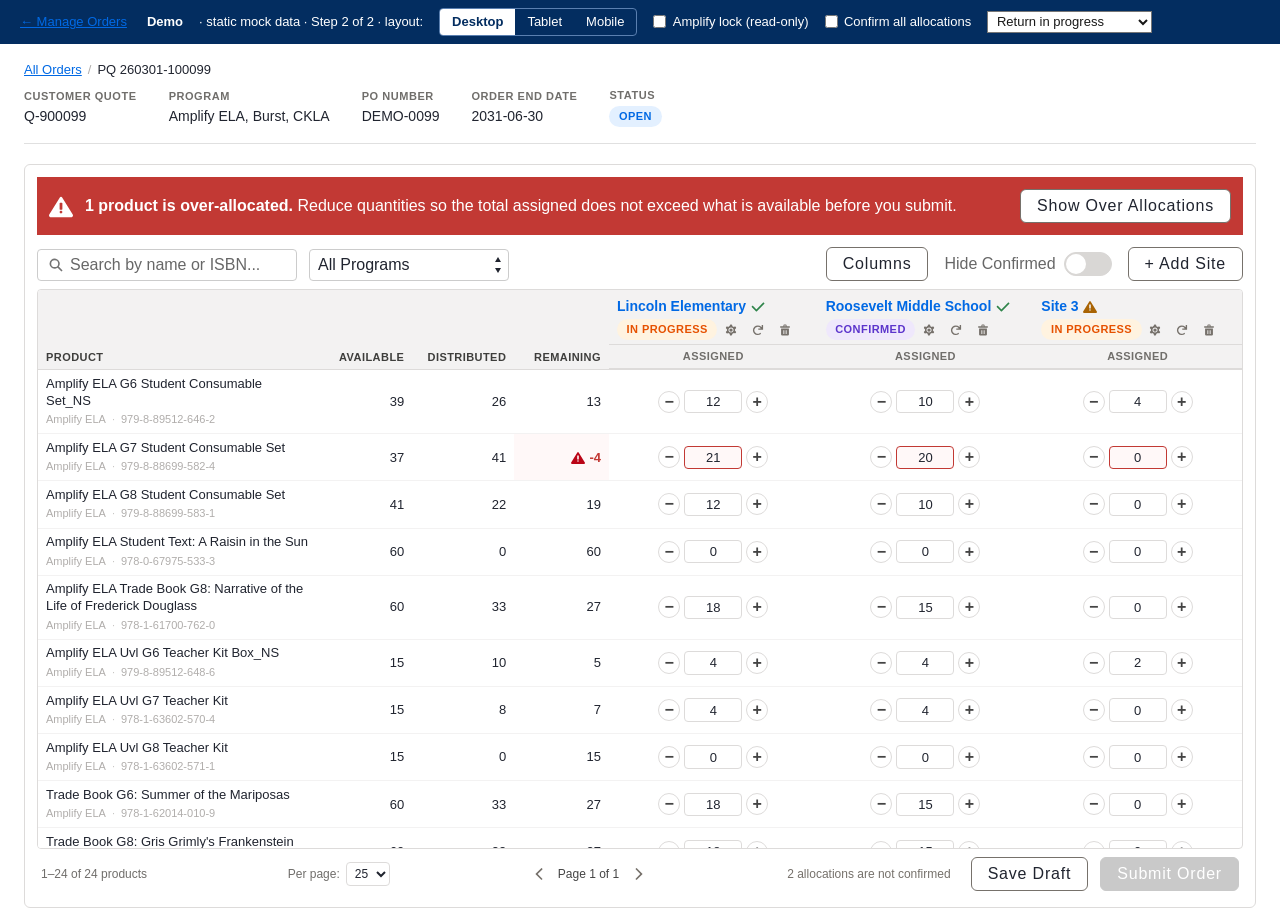
==== manager.html @ 6f18ba60 "Order Allocation Manager interactive demo Static click-through demo: Manage Orders (Card/Table) lead" ====
<!DOCTYPE html>
<html lang="en">
<head>
<meta charset="UTF-8">
<link rel="icon" href="data:,">
<title>Allocation Manager — Order Allocation Manager demo</title>
<!-- Site stylesheets, downloaded from the Amplify Customer Portal LWR site (see assets/site-styles) -->
<link rel="stylesheet" href="assets/site-styles/salesforce-lightning-design-system.min.css">
<link rel="stylesheet" href="assets/site-styles/dxp-site-spacing-styling-hooks.min.css">
<link rel="stylesheet" href="assets/site-styles/dxp-styling-hooks.min.css">
<link rel="stylesheet" href="assets/site-styles/site-theme.css"><!-- runtime branding variables the live site injects -->
<link rel="stylesheet" href="assets/site-styles/dxp-slds-extensions.min.css">
<style>
/* ===== Component CSS (copied verbatim from orderAllocationManager.css at build time) ===== */
/* ============================================================
   Container
   ============================================================ */
.oam-container {
    padding: var(--dxp-g-spacing-medium) var(--dxp-g-spacing-large);
    font-family: var(--dxp-g-root-font-family);
    color: var(--dxp-g-root-contrast);
}

.oam-page-header {
    margin-bottom: 1.25rem;
    padding-bottom: 1rem;
    border-bottom: 1px solid #e0e0e0;
}


/* ============================================================
   BSO List — Program Groups
   ============================================================ */
.program-group {
    border: 1px solid #dddbda;
    border-radius: 6px;
    overflow: hidden;
}

.program-group-header {
    display: flex;
    align-items: center;
    gap: 0.5rem;
    padding: 0.75rem 1rem;
    background: #f3f2f2;
    cursor: pointer;
    user-select: none;
    border-bottom: 1px solid #dddbda;
}

.program-group-header:hover {
    background: #eae8e8;
}

.program-name {
    flex: 1;
    font-weight: 600;
    font-size: 0.9375rem;
    color: var(--dxp-g-root-contrast);
}

.order-count {
    font-size: 0.75rem;
    color: #706e6b;
}

.chevron-icon {
    flex-shrink: 0;
}


/* ============================================================
   BSO List — Order Rows
   ============================================================ */
.bso-row {
    display: flex;
    align-items: center;
    gap: 1.25rem;
    padding: 0.875rem 1rem;
    border-bottom: 1px solid #f3f2f2;
    transition: background 0.1s;
}

.bso-row:last-child {
    border-bottom: none;
}

.bso-row:hover {
    background: #fafaf9;
}

.bso-info {
    flex: 1;
    min-width: 0;
}

.bso-pq-number {
    font-weight: 600;
    font-size: 0.9375rem;
    color: var(--dxp-g-brand);
    margin-bottom: 0.25rem;
}

.bso-meta {
    font-size: 0.75rem;
    color: #706e6b;
    white-space: nowrap;
    overflow: hidden;
    text-overflow: ellipsis;
}

.meta-label {
    font-weight: 600;
    color: #444;
}

.bso-status-area {
    min-width: 110px;
    text-align: center;
    flex-shrink: 0;
}

.bso-actions {
    flex-shrink: 0;
}


/* ============================================================
   Status Badges
   ============================================================ */
.status-badge {
    display: inline-block;
    padding: 0.15rem 0.6rem;
    border-radius: 999px;
    font-size: 0.6875rem;
    font-weight: 700;
    letter-spacing: 0.04em;
    text-transform: uppercase;
    white-space: nowrap;
}

.status-open        { background: #e3f0ff; color: var(--dxp-g-brand); }
.status-draft       { background: #f3f2f2; color: #706e6b; }
.status-submitted   { background: #e8f5e0; color: #2e7d32; }
.status-confirmed   { background: #efe8fc; color: #5c35cc; }
.status-cancelled   { background: #fce8e8; color: var(--dxp-g-destructive); }
.status-in-progress { background: #fff3e0; color: #e65100; }
.status-new         { background: #e3f0ff; color: var(--dxp-g-brand); }
.status-default     { background: #f3f2f2; color: #706e6b; }


/* ============================================================
   Breadcrumb + BSO Summary Bar
   ============================================================ */
.breadcrumb {
    display: flex;
    align-items: center;
    gap: 0.375rem;
    font-size: 0.8125rem;
    color: #706e6b;
}

.breadcrumb-link {
    color: var(--dxp-g-brand);
    cursor: pointer;
    text-decoration: none;
}

.breadcrumb-link:hover {
    text-decoration: underline;
}

.breadcrumb-sep     { color: #b0adab; }
.breadcrumb-current { color: var(--dxp-g-root-contrast); font-weight: 500; }

.bso-summary-bar {
    display: flex;
    gap: var(--dxp-g-spacing-xlarge);
    flex-wrap: wrap;
    align-items: center;
}

.summary-field {
    display: flex;
    flex-direction: column;
    gap: 0.125rem;
}

.summary-label {
    font-size: 0.6875rem;
    text-transform: uppercase;
    letter-spacing: 0.05em;
    color: #706e6b;
    font-weight: 600;
}

.summary-value {
    font-size: 0.875rem;
    color: var(--dxp-g-root-contrast);
    font-weight: 500;
}


/* ============================================================
   Manager Body  (table + drawer side-by-side)
   ============================================================ */
.manager-body {
    display: flex;
    border: 1px solid #dddbda;
    border-radius: 6px;
    overflow: hidden;
    min-height: 400px;
}

.table-section {
    flex: 1;
    min-width: 0;
    padding: 0.75rem;
    display: flex;
    flex-direction: column;
    overflow: hidden;
}


/* ============================================================
   Toolbar
   ============================================================ */
.toolbar {
    display: flex;
    align-items: flex-end;
    justify-content: space-between;
    gap: 0.75rem;
    flex-shrink: 0;
}

.toolbar-left {
    display: flex;
    align-items: flex-end;
    gap: 0.75rem;
    flex: 1;
}

.search-wrapper { width: 260px; }
.filter-wrapper { width: 200px; }


/* ============================================================
   Allocation Table
   ============================================================ */
.table-scroll-container {
    overflow: auto;
    flex: 1;
    border: 1px solid #dddbda;
    border-radius: 4px;
    min-height: 200px;
    max-height: calc(100vh - 340px);
}

.allocation-table {
    width: 100%;
    border-collapse: separate;
    border-spacing: 0;  /* collapsed borders leave a 1px seam in the sticky header where scrolled rows show through */
    table-layout: auto;
}

/* Sticky header */
.allocation-table thead {
    position: sticky;
    top: 0;
    z-index: 10;
}

/* Frozen columns */
.th-freeze-1, .td-freeze-1 {
    position: sticky;
    left: 0;
    z-index: 5;
    background: #fff;
    min-width: 230px;
    max-width: 260px;
}

.th-freeze-2, .td-freeze-2 {
    position: sticky;
    left: 230px;
    z-index: 5;
    background: #fff;
    min-width: 88px;
}

.th-freeze-3, .td-freeze-3 {
    position: sticky;
    left: 318px;
    z-index: 5;
    background: #fff;
    min-width: 88px;
}

.th-freeze-4, .td-freeze-4 {
    position: sticky;
    left: 406px;
    z-index: 5;
    background: #fff;
    min-width: 88px;
}

.allocation-table thead .th-freeze-1,
.allocation-table thead .th-freeze-2,
.allocation-table thead .th-freeze-3,
.allocation-table thead .th-freeze-4 {
    z-index: 11;
    background: #f3f2f2;
}

/* Column sizing */
.col-product { min-width: 230px; }
.col-isbn    { min-width: 130px; }
.col-number  { min-width: 88px; text-align: right; white-space: nowrap; }
.col-input   { min-width: 130px; }
.col-remaining-header { font-weight: 700; }

/* Header row 1 — site names */
.site-header-row th {
    padding: 0.5rem 0.5rem 0.25rem;
    background: #f3f2f2;
    border-bottom: 1px solid #dddbda;
    font-weight: 600;
    font-size: 0.6875rem;
    text-transform: uppercase;
    letter-spacing: 0.04em;
    color: #3e3e3c;
    vertical-align: bottom;
}

/* Active site column highlight */
.site-th-active {
    background: #eaf4ff !important;
}

/* Header row 2 — "Assigned" label */
.col-label-row th {
    padding: 0.2rem 0.5rem;
    background: #f3f2f2;
    border-bottom: 2px solid #dddbda;
    font-size: 0.6875rem;
    color: #706e6b;
    text-transform: uppercase;
    letter-spacing: 0.04em;
    text-align: center;
}

.col-assigned-label {
    text-align: center;
}

/* Product rows */
.product-row td {
    padding: 0.35rem 0.5rem;
    border-bottom: 1px solid #f3f2f2;
    vertical-align: middle;
    font-size: 0.8125rem;
}

.product-row:hover td {
    background: #fafaf9;
}

.product-row:hover .td-freeze-1,
.product-row:hover .td-freeze-2,
.product-row:hover .td-freeze-3,
.product-row:hover .td-freeze-4 {
    background: #fafaf9;
}

.product-name {
    font-weight: 500;
    color: var(--dxp-g-root-contrast);
    line-height: 1.3;
}

.product-meta-row {
    display: flex;
    align-items: center;
    gap: 0.375rem;
    margin-top: 0.1rem;
}

.product-program-label {
    font-size: 0.6875rem;
    color: #b0adab;
}

.product-isbn-inline {
    font-size: 0.6875rem;
    color: #b0adab;
}

.product-isbn-inline::before {
    content: '·';
    margin-right: 0.375rem;
    color: #c9c7c5;
}

/* Remaining column states */
.remaining-error {
    color: var(--dxp-g-destructive) !important;
    font-weight: 700;
    background: #fff8f8;
}

.icon-over-allocated {
    --slds-c-icon-color-foreground: var(--dxp-g-destructive);
    vertical-align: middle;
    margin-right: 0.25rem;
}

.remaining-zero {
    color: #e65100;
    font-weight: 700;
}


/* ============================================================
   Site Column Header Content
   ============================================================ */
.site-header-content {
    display: flex;
    flex-direction: column;
    gap: 0.25rem;
    min-width: 130px;
}

.site-name-row {
    display: flex;
    align-items: center;
    gap: 0.3rem;
}

.site-name-btn {
    background: none;
    border: none;
    cursor: pointer;
    font-size: 0.875rem;
    font-weight: 600;
    color: var(--dxp-g-brand);
    padding: 0;
    text-align: left;
    line-height: 1.2;
}

.site-name-btn:hover {
    text-decoration: underline;
}

.site-controls {
    display: flex;
    align-items: center;
    gap: 0.2rem;
    flex-wrap: wrap;
}

.icon-configured { --slds-c-icon-color-foreground: #2e7d32; }
.icon-warning    { --slds-c-icon-color-foreground: #e65100; }


/* ============================================================
   Quantity Input Cells
   ============================================================ */
.input-cell {
    display: flex;
    align-items: center;
    justify-content: center;
    gap: 0.25rem;
}

.qty-btn {
    width: 22px;
    height: 22px;
    border-radius: 50%;
    border: 1px solid #dddbda;
    background: #fff;
    cursor: pointer;
    display: flex;
    align-items: center;
    justify-content: center;
    font-size: 1rem;
    font-weight: 600;
    color: #444;
    line-height: 1;
    padding: 0;
    flex-shrink: 0;
    transition: background 0.1s, border-color 0.1s, color 0.1s;
}

.qty-btn:hover {
    border-color: var(--dxp-g-brand);
    color: var(--dxp-g-brand);
    background: #e8f4ff;
}

.qty-input {
    width: 58px;
    text-align: center;
    border: 1px solid #dddbda;
    border-radius: 4px;
    padding: 0.2rem 0.25rem;
    font-size: 0.8125rem;
    background: #fff;
    transition: border-color 0.1s, box-shadow 0.1s;
}

.qty-input:focus {
    outline: none;
    border-color: var(--dxp-g-brand);
    box-shadow: 0 0 0 2px rgba(1, 105, 228, 0.18);
}

.qty-error {
    border-color: var(--dxp-g-destructive);
    background: #fff8f8;
}

.qty-disabled {
    background: #f3f2f2;
    color: #a8a8a8;
    cursor: not-allowed;
    border-color: #e0e0e0;
}

/* Remove browser number spinners */
.qty-input::-webkit-inner-spin-button,
.qty-input::-webkit-outer-spin-button { -webkit-appearance: none; margin: 0; }
.qty-input[type=number]               { -moz-appearance: textfield; }


/* ============================================================
   Table Footer
   ============================================================ */
.table-footer {
    display: flex;
    align-items: center;
    justify-content: space-between;
    padding: 0.5rem 0.25rem 0.25rem;
    flex-shrink: 0;
}

.product-count {
    font-size: 0.75rem;
    color: #706e6b;
}

.page-size-picker {
    display: flex;
    align-items: center;
    gap: 0.375rem;
}

.page-size-label {
    font-size: 0.75rem;
    color: #706e6b;
    white-space: nowrap;
}

.page-size-select {
    font-size: 0.75rem;
    color: var(--dxp-g-root-contrast);
    border: 1px solid #dddbda;
    border-radius: 4px;
    padding: 0.1rem 0.25rem;
    background: #fff;
    cursor: pointer;
    height: 24px;
}

.page-size-select:focus {
    outline: none;
    border-color: var(--dxp-g-brand);
    box-shadow: 0 0 0 1px var(--dxp-g-brand);
}

.pagination-controls {
    display: flex;
    align-items: center;
    gap: 0.375rem;
}

.page-label {
    font-size: 0.75rem;
    color: #444;
    min-width: 72px;
    text-align: center;
}

.footer-actions {
    display: flex;
    gap: 0.5rem;
}


/* ============================================================
   Right Drawer
   ============================================================ */
.site-drawer {
    width: 0;
    min-width: 0;
    overflow: hidden;
    transition: width 0.25s cubic-bezier(0.4, 0, 0.2, 1),
                min-width 0.25s cubic-bezier(0.4, 0, 0.2, 1);
    border-left: 0 solid #dddbda;
    background: #fafaf9;
    display: flex;
    flex-direction: column;
    flex-shrink: 0;
}

.site-drawer.drawer-open {
    width: 380px;
    min-width: 380px;
    border-left-width: 1px;
}

.drawer-header {
    display: flex;
    align-items: center;
    justify-content: space-between;
    padding: 0.75rem 1rem;
    background: #f3f2f2;
    border-bottom: 1px solid #dddbda;
    flex-shrink: 0;
}

.drawer-title {
    font-weight: 600;
    font-size: 0.9375rem;
    color: var(--dxp-g-root-contrast);
}

.drawer-close-btn {
    background: none;
    border: none;
    cursor: pointer;
    padding: 0.2rem;
    border-radius: 4px;
    display: flex;
    align-items: center;
    color: #706e6b;
}

.drawer-close-btn:hover {
    background: #e0e0e0;
}

.drawer-body {
    padding: 0;
    overflow-y: auto;
    flex: 1;
    display: flex;
    flex-direction: column;
}

.drawer-section {
    padding: 1rem;
    border-bottom: 1px solid #e8e7e7;
    display: flex;
    flex-direction: column;
    gap: 0.75rem;
}

.drawer-section:last-of-type {
    border-bottom: none;
}

.drawer-section-title {
    font-size: 0.8125rem;
    font-weight: 700;
    color: #444;
    text-transform: uppercase;
    letter-spacing: 0.04em;
    margin: 0;
}

.drawer-section-hint {
    font-size: 0.75rem;
    color: #706e6b;
    margin: 0;
    line-height: 1.4;
}

.drawer-field {
    /* spacing handled by drawer-section gap */
}

.address-preview {
    display: flex;
    align-items: flex-start;
    gap: 0.375rem;
    font-size: 0.75rem;
    color: #706e6b;
    background: #f3f2f2;
    padding: 0.5rem 0.625rem;
    border-radius: 4px;
    line-height: 1.5;
}

.drawer-actions {
    display: flex;
    gap: 0.5rem;
    padding: 1rem;
    border-top: 1px solid #e8e7e7;
    background: #fafaf9;
    flex-shrink: 0;
}


/* ============================================================
   Submit Confirmation Modal
   ============================================================ */
.modal-backdrop {
    position: fixed;
    inset: 0;
    background: rgba(0, 0, 0, 0.45);
    z-index: 9000;
    display: flex;
    align-items: center;
    justify-content: center;
}

.modal-container {
    background: #fff;
    border-radius: 8px;
    width: 500px;
    max-width: 92vw;
    box-shadow: 0 8px 32px rgba(0, 0, 0, 0.18);
    display: flex;
    flex-direction: column;
    overflow: hidden;
}

.modal-header {
    display: flex;
    align-items: center;
    justify-content: space-between;
    padding: 1rem 1.25rem;
    border-bottom: 1px solid #dddbda;
}

.modal-close-btn {
    background: none;
    border: none;
    cursor: pointer;
    padding: 0.2rem;
    border-radius: 4px;
    display: flex;
    align-items: center;
    color: #706e6b;
}

.modal-close-btn:hover {
    background: #f3f2f2;
}

.modal-body {
    padding: 1.25rem;
}

.preflight-list {
    list-style: none;
    padding: 0;
    margin: 0;
    display: flex;
    flex-direction: column;
    gap: 0.625rem;
}

.preflight-item {
    display: flex;
    align-items: flex-start;
    gap: 0.5rem;
    padding: 0.625rem 0.75rem;
    border-radius: 6px;
    font-size: 0.875rem;
    line-height: 1.4;
}

.preflight-icon { flex-shrink: 0; margin-top: 0.1rem; }

.check-pass { background: #f0faf0; color: #1e6e1e; }
.check-fail { background: #fce8e8; color: var(--dxp-g-destructive); }
.check-warn { background: #fff8e1; color: #c05e00; }

.modal-footer {
    display: flex;
    justify-content: flex-end;
    gap: 0.5rem;
    padding: 0.875rem 1.25rem;
    border-top: 1px solid #dddbda;
    background: #fafaf9;
}


/* ===== Mockup-only scaffolding ===== */
[hidden] { display: none !important; }
body { margin: 0; background: var(--dxp-g-root); color: var(--dxp-g-root-contrast); font-family: var(--dxp-g-root-font-family); }
.mock-bar { display: flex; align-items: center; gap: 1rem; background: #032d60; color: #fff; padding: 0.5rem 1.25rem; font-size: 0.8125rem; }
.mock-bar label { display: inline-flex; align-items: center; gap: 0.4rem; cursor: pointer; }
.mock-bar select { font-size: 0.8125rem; padding: 0.1rem 0.3rem; color: #181818; background: #fff; }
.toolbar-right { display: flex; align-items: center; }
.allocation-table.hide-avail .th-freeze-2, .allocation-table.hide-avail .td-freeze-2,
.allocation-table.hide-dist .th-freeze-3, .allocation-table.hide-dist .td-freeze-3 { display: none; }
.allocation-table.hide-avail .th-freeze-3, .allocation-table.hide-avail .td-freeze-3 { left: 230px; }                       /* Distributed slides left */
.allocation-table.hide-avail .th-freeze-4, .allocation-table.hide-avail .td-freeze-4,
.allocation-table.hide-dist  .th-freeze-4, .allocation-table.hide-dist  .td-freeze-4 { left: 318px; }                       /* Remaining follows whichever is left */
.allocation-table.hide-avail.hide-dist .th-freeze-4, .allocation-table.hide-avail.hide-dist .td-freeze-4 { left: 230px; }
#colMenu .slds-dropdown { min-width: 14rem; padding: .5rem .25rem; }
#colMenu .slds-checkbox { display: flex; padding: .35rem .75rem; }
#colMenu .slds-checkbox_faux { margin-right: .5rem; }
#colMenu .always { font-size: .6875rem; color: #706e6b; margin-left: .35rem; }
.footer-actions { align-items: center; }
/* Site Details drawer sits level with the table header, below the banner and toolbar */
.table-and-drawer { display: flex; align-items: stretch; min-height: 0; }
.table-and-drawer .table-scroll-container { flex: 1; min-width: 0; }
.table-and-drawer .site-drawer { border: 0 solid var(--dxp-g-neutral-1); border-radius: 4px; max-height: calc(100vh - 340px); min-height: 200px; }
.table-and-drawer .site-drawer.drawer-open { margin-left: var(--dxp-g-spacing-small); border-width: 1px; }
.site-drawer .drawer-body { min-height: 0; overflow-y: auto; }
.dev .appbar{padding:var(--dxp-g-spacing-small) var(--dxp-g-spacing-medium);border-bottom:1px solid var(--dxp-g-neutral-1);display:flex;align-items:center;gap:var(--dxp-g-spacing-xsmall);flex-shrink:0}
.dev .appbar .title{font-weight:600;font-size:1rem;flex:1;line-height:1.2}
.dev .appbar .sub{font-size:.6875rem;color:#706e6b;font-weight:400;display:block}
.dev .scroll{flex:1;overflow-y:auto;padding:var(--dxp-g-spacing-small) var(--dxp-g-spacing-medium)}
.dev .footer{border-top:1px solid var(--dxp-g-neutral-1);padding:var(--dxp-g-spacing-small) var(--dxp-g-spacing-medium);background:var(--dxp-g-root);flex-shrink:0}
.dev .footer .hint{font-size:.75rem;color:#706e6b;margin-bottom:var(--dxp-g-spacing-xsmall)}
.dev .footer .row{display:flex;gap:var(--dxp-g-spacing-xsmall)}
.dev .footer .row .slds-button{flex:1;justify-content:center}
.dev .seg{display:flex;border:1px solid var(--dxp-g-neutral-2);border-radius:6px;overflow:hidden;margin-bottom:var(--dxp-g-spacing-small)}
.dev .seg button{flex:1;border:0;background:var(--dxp-g-root);padding:.5rem;font-size:.875rem;color:var(--dxp-g-brand);cursor:pointer}
.dev .seg button.on{background:var(--dxp-g-brand);color:var(--dxp-g-brand-contrast)}
.dev .over{display:flex;align-items:center;gap:.5rem;padding:.5rem .75rem;margin-bottom:var(--dxp-g-spacing-small);border-radius:4px;background:var(--dxp-g-destructive);color:var(--dxp-g-destructive-contrast);font-size:.8125rem}
.dev .over .slds-icon{fill:var(--dxp-g-destructive-contrast)}
.dev .over span{flex:1}
.dev .over .slds-button{padding:0 .6rem;line-height:1.75rem;font-size:.75rem}
.dev .sitepick{position:relative;margin-bottom:var(--dxp-g-spacing-small)}
.dev .pickbtn{width:100%;display:flex;align-items:center;gap:.6rem;min-height:48px;padding:.5rem .75rem;border:1px solid var(--dxp-g-neutral-2);border-radius:6px;background:var(--dxp-g-root);font-size:1rem;color:var(--dxp-g-root-contrast);cursor:pointer;text-align:left}
.dev .pickbtn[aria-expanded=true]{border-color:var(--dxp-g-brand);box-shadow:0 0 0 1px var(--dxp-g-brand)}
.dev .pickbtn .nm{flex:1;font-weight:600;min-width:0;white-space:nowrap;overflow:hidden;text-overflow:ellipsis}
.dev .pickbtn .of{font-size:.75rem;color:#706e6b}
.dev .pickbtn svg{transition:transform .15s}
.dev .pickbtn[aria-expanded=true] svg{transform:rotate(180deg)}
.dev .menu{position:absolute;left:0;right:0;top:calc(100% + 4px);z-index:20;background:var(--dxp-g-root);border:1px solid var(--dxp-g-neutral-2);border-radius:6px;box-shadow:0 4px 14px rgba(0,0,0,.18);max-height:300px;overflow-y:auto}
.dev .msearch{padding:.5rem;border-bottom:1px solid var(--dxp-g-neutral-1);position:sticky;top:0;background:var(--dxp-g-root)}
.dev .mitem{display:flex;align-items:center;gap:.6rem;padding:.65rem .75rem;min-height:48px;border-bottom:1px solid var(--dxp-g-neutral-1);cursor:pointer}
.dev .mitem:last-child{border-bottom:0}
.dev .mitem:active,.dev .mitem.on{background:var(--dxp-g-neutral)}
.dev .mitem .nm{flex:1;font-size:.9375rem;min-width:0}
.dev .mitem .sub{display:block;font-size:.6875rem;color:#706e6b}
.dev .mitem .u{font-size:.75rem;color:#444}
.dev .dot{flex:none;width:.625rem;height:.625rem;border-radius:50%;background:#e65100}
.dev .dot.ok{background:#2e844a}
.dev .sitecard{border:1px solid var(--dxp-g-neutral-1);border-radius:6px;padding:.75rem;margin:.25rem 0 var(--dxp-g-spacing-small);background:var(--dxp-g-neutral)}
.dev .sitecard .name{font-weight:600}
.dev .sitecard .meta{font-size:.75rem;color:#706e6b;margin:.15rem 0 .5rem}
.dev .sitecard .totals{display:flex;gap:1rem;font-size:.75rem;color:#444;margin-top:.5rem}
.dev .badge{display:inline-block;padding:.1rem .55rem;border-radius:999px;font-size:.6875rem;font-weight:700;letter-spacing:.04em;text-transform:uppercase}
.dev .b-prog{background:#fff3e0;color:#e65100}
.dev .b-conf{background:#efe8fc;color:#5c35cc}
.dev .tools{display:flex;gap:.5rem;margin-bottom:var(--dxp-g-spacing-small)}
.dev .tools>*{flex:1}
.dev .prow{display:flex;align-items:center;gap:.75rem;padding:.75rem 0;border-bottom:1px solid var(--dxp-g-neutral-1)}
.dev .prow .info{flex:1;min-width:0}
.dev .prow .pname{font-size:.875rem;font-weight:500;line-height:1.25}
.dev .prow .pmeta{font-size:.6875rem;color:#8a8886;margin-top:.15rem}
.dev .left{font-size:.6875rem;margin-top:.2rem;color:#706e6b}
.dev .left.neg{color:var(--dxp-g-destructive);font-weight:700}
.dev .stepper{display:flex;align-items:center;gap:.25rem;flex-shrink:0}
.dev .stepper button{width:40px;height:40px;border-radius:50%;border:1px solid var(--dxp-g-neutral-2);background:var(--dxp-g-root);font-size:1.25rem;line-height:1;cursor:pointer;color:var(--dxp-g-root-contrast)}
.dev .stepper button:active{background:var(--dxp-g-neutral)}
.dev .stepper input{width:52px;height:40px;text-align:center;border:1px solid var(--dxp-g-neutral-2);border-radius:4px;font-size:1rem}
.dev .stepper input.err{border-color:var(--dxp-g-destructive);background:#fff8f8}
.dev .pcard{border:1px solid var(--dxp-g-neutral-1);border-radius:6px;margin-bottom:.5rem;overflow:hidden}
.dev .pcard.err{border-color:var(--dxp-g-destructive)}
.dev .phead{padding:.75rem;display:flex;align-items:center;gap:.5rem;cursor:pointer}
.dev .phead .info{flex:1;min-width:0}
.dev .bar{height:6px;border-radius:3px;background:var(--dxp-g-neutral-1);margin-top:.4rem;overflow:hidden}
.dev .bar>i{display:block;height:100%;background:var(--dxp-g-brand)}
.dev .bar.err>i{background:var(--dxp-g-destructive)}
.dev .pbody{border-top:1px solid var(--dxp-g-neutral-1);background:var(--dxp-g-neutral);padding:0 .75rem}
.dev .srow{display:flex;align-items:center;gap:.5rem;padding:.6rem 0;border-bottom:1px solid var(--dxp-g-neutral-1)}
.dev .srow:last-child{border-bottom:0}
.dev .srow .sn{flex:1;font-size:.8125rem}
.dev .form .slds-form-element{margin-bottom:var(--dxp-g-spacing-small)}
.dev .sec{font-size:.75rem;font-weight:700;text-transform:uppercase;letter-spacing:.04em;color:#444;margin:var(--dxp-g-spacing-medium) 0 .25rem}
.dev .hintp{font-size:.75rem;color:#706e6b;margin:0 0 .5rem}
.dev .sitecard .slds-button__icon{margin-right:.35rem;width:.875rem;height:.875rem}

/* ---- Device layouts (Tablet / Mobile) ---- */
body.device { background: #e9ecf1; min-height: 100vh; }
#deviceWrap { display: flex; justify-content: center; padding: 1.5rem; }
.dev-frame { border: 10px solid #1b1b1b; background: var(--dxp-g-root); overflow: hidden; position: relative; box-shadow: 0 8px 24px rgba(0,0,0,.2); }
.dev-frame.mobile, .dev-frame.tablet { box-sizing: content-box; }
.dev-frame.mobile { border-width: 12px; border-radius: 40px; }
.dev-frame.mobile.portrait  { width: 390px;  height: 844px; }     /* iPhone 14-class base frame */
.dev-frame.mobile.landscape { width: 844px;  height: 390px; }
.dev-frame.tablet { border-width: 14px; border-radius: 38px; }   /* iPad Pro 11": screen area below, bezel = border */
.dev-frame.tablet.portrait  { width: 834px;  height: 1194px; }
.dev-frame.tablet.landscape { width: 1194px; height: 834px; }
.dev-frame.tablet .dev { border-radius: 22px; overflow: hidden; }
.dev-frame.tablet.landscape .dev .rail { width: 280px; }
.dev-frame.mobile.landscape .dev .rail { width: 210px; }
.dev-frame.mobile.landscape .dev .appbar { padding: .3rem var(--dxp-g-spacing-small); }
.dev-frame.mobile.landscape .dev .footer { display: flex; align-items: center; gap: .75rem; padding: .4rem var(--dxp-g-spacing-small); }
.dev-frame.mobile.landscape .dev .footer .hint { margin: 0; flex: 1; }
.dev-frame.mobile.landscape .dev .footer .row { flex: none; width: 330px; }
.dev-frame.mobile.landscape .dev .sitecard { padding: .5rem .75rem; margin-bottom: .5rem; }
.dev-frame.mobile.landscape .dev .sitecard { display: flex; flex-wrap: wrap; align-items: center; gap: .25rem .75rem; }
.dev-frame.mobile.landscape .dev .sitecard > div:first-child { flex: 1; }
.dev-frame.mobile.landscape .dev .sitecard .meta { display: none; }                 /* address/contact live in Site Details */
.dev-frame.mobile.landscape .dev .sitecard .slds-button { line-height: 1.75rem; padding: 0 .6rem; order: 2; }
.dev-frame.mobile.landscape .dev .sitecard .totals { order: 3; width: 100%; margin-top: 0; }
.dev-frame.mobile.landscape .dev .tablet-tools .slds-input, .dev-frame.mobile.landscape .dev .tablet-tools .slds-select { height: 1.75rem; line-height: 1.75rem; }
.dev-frame.mobile.landscape .dev .tablet-tools { margin-bottom: .35rem; }
.dev-frame.mobile.landscape .dev .scroll { padding-top: .35rem; padding-bottom: .35rem; }
.dev-frame.mobile.landscape .dev .over, .dev-frame.mobile.landscape .dev .lockb { padding: .3rem .6rem; margin-bottom: .35rem; }
.dev-frame.mobile.landscape .dev .tgrid { grid-template-columns: 1fr 56px 56px 150px; }
.dev-frame.mobile.landscape .dev .stepper button { width: 36px; height: 36px; }
.dev-frame.mobile.landscape .dev .stepper input { height: 36px; width: 46px; }
.dev-frame.tablet.landscape .dev-sheet-w, .dev-frame.tablet.landscape .dev .sheet { width: 420px; }
.dev { display: flex; flex-direction: column; height: 100%; position: relative; }
.dev .lockb { display: flex; align-items: center; gap: .5rem; padding: .5rem .75rem; margin-bottom: var(--dxp-g-spacing-small); border-radius: 4px; background: var(--dxp-g-warning); color: var(--dxp-g-warning-contrast); font-size: .8125rem; }
.dev .sheet { position: absolute; inset: 0; background: var(--dxp-g-root); display: flex; flex-direction: column; z-index: 30; }
.dev-frame.tablet .dev .sheet, .dev-frame.mobile.landscape .dev .sheet { left: auto; width: 380px; box-shadow: -6px 0 18px rgba(0,0,0,.25); }
.dev .scrim { position: absolute; inset: 0; background: rgba(0,0,0,.35); z-index: 25; }
.dev .split { display: flex; flex: 1; min-height: 0; }
.dev .rail { width: 240px; flex: none; border-right: 1px solid var(--dxp-g-neutral-1); background: var(--dxp-g-neutral); overflow-y: auto; display: flex; flex-direction: column; }
.dev .rail .rh { padding: .75rem var(--dxp-g-spacing-medium) .25rem; font-size: .6875rem; font-weight: 700; text-transform: uppercase; letter-spacing: .05em; color: #706e6b; }
.dev .ritem { display: flex; align-items: center; gap: .6rem; padding: .7rem var(--dxp-g-spacing-medium); border-left: 4px solid transparent; cursor: pointer; border-bottom: 1px solid var(--dxp-g-neutral-1); }
.dev .ritem.on { background: var(--dxp-g-root); border-left-color: var(--dxp-g-brand); }
.dev .ritem .nm { flex: 1; min-width: 0; font-size: .875rem; font-weight: 500; }
.dev .ritem .sub { display: block; font-size: .6875rem; color: #706e6b; font-weight: 400; }
.dev .ritem .u { font-size: .75rem; color: #444; }
.dev .radd { margin: var(--dxp-g-spacing-small) var(--dxp-g-spacing-medium); }
.dev .pane { flex: 1; min-width: 0; display: flex; flex-direction: column; }
.dev .tgrid { display: grid; grid-template-columns: 1fr 72px 72px 176px; gap: .75rem; align-items: center; }
.dev .thead { font-size: .6875rem; font-weight: 700; text-transform: uppercase; letter-spacing: .04em; color: #706e6b; padding: .4rem 0; border-bottom: 2px solid var(--dxp-g-neutral-1); }
.dev .trow { padding: .6rem 0; border-bottom: 1px solid var(--dxp-g-neutral-1); }
.dev .trow .pname { font-size: .875rem; font-weight: 500; line-height: 1.25; }
.dev .trow .pmeta { font-size: .6875rem; color: #8a8886; margin-top: .15rem; }
.dev .trow .num { text-align: right; font-size: .875rem; }
.dev .trow .num.neg { color: var(--dxp-g-destructive); font-weight: 700; }
.dev .stepper button:disabled, .dev .stepper input:disabled { opacity: .45; cursor: not-allowed; background: var(--dxp-g-neutral); }
.dev .tablet-tools { display: flex; gap: .5rem; margin-bottom: var(--dxp-g-spacing-small); } .dev .tablet-tools > * { flex: 1; }
.demo-link { color: #fff; text-decoration: underline; margin-right: .25rem; }
.mock-seg { display: inline-flex; border: 1px solid #5a7fb0; border-radius: 4px; overflow: hidden; }
.mock-seg button { background: transparent; color: #fff; border: 0; padding: .2rem .75rem; font-size: .8125rem; cursor: pointer; }
.mock-seg button.on { background: #fff; color: #032d60; font-weight: 600; }

#overBanner .slds-icon { fill: var(--dxp-g-destructive-contrast); }  /* site CSS turns icons in scoped notifications grey */
.search-wrapper .slds-form-element { margin-bottom: 0; }  /* site CSS gives form elements 16px bottom margin */
.filter-wrapper .slds-select_container { display: block; }
.icon-over-allocated { margin-right: var(--dxp-g-spacing-xxsmall); vertical-align: middle; display: inline-flex; }
.site-name-row svg, .site-controls svg { vertical-align: middle; }
</style>
</head>
<body>
<svg aria-hidden="true" style="display:none" xmlns="http://www.w3.org/2000/svg">
<symbol viewBox="0 0 520 520"  id="u-warning" xmlns="http://www.w3.org/2000/svg"><path d="M514 425L285 55a28 28 0 00-50 0L6 425c-14 23 0 55 25 55h458c25 0 40-32 25-55m-254-25c-17 0-30-13-30-30s13-30 30-30 30 13 30 30-13 30-30 30m30-90c0 6-4 10-10 10h-40c-6 0-10-4-10-10V180c0-6 4-10 10-10h40c6 0 10 4 10 10z"/></symbol>
<symbol viewBox="0 0 520 520"  id="u-check" xmlns="http://www.w3.org/2000/svg"><path d="M191 425L26 259c-6-6-6-16 0-22l22-22c6-6 16-6 22 0l124 125a10 10 0 0015 0L452 95c6-6 16-6 22 0l22 22c6 6 6 16 0 22L213 425c-6 7-16 7-22 0"/></symbol>
<symbol viewBox="0 0 520 520"  id="u-settings" xmlns="http://www.w3.org/2000/svg"><path d="M261 191c-39 0-70 31-70 70s31 70 70 70 70-31 70-70-31-70-70-70m210 133l-37-31a195 195 0 000-68l37-31c12-10 16-28 8-42l-16-28a34 34 0 00-40-14l-46 17a168 168 0 00-59-34l-8-47c-3-16-17-25-33-25h-32c-16 0-30 9-33 25l-8 46a180 180 0 00-60 34l-46-17-11-2c-12 0-23 6-29 16l-16 28c-8 14-5 32 8 42l37 31a195 195 0 000 68l-37 31a34 34 0 00-8 42l16 28a34 34 0 0040 14l46-17c18 16 38 27 59 34l8 48a33 33 0 0033 27h32c16 0 30-12 33-28l8-48a170 170 0 0062-37l43 17 12 2c12 0 23-6 29-16l15-26c9-11 5-29-7-39m-210 47c-61 0-110-49-110-110s49-110 110-110 110 49 110 110-49 110-110 110"/></symbol>
<symbol viewBox="0 0 520 520"  id="u-refresh" xmlns="http://www.w3.org/2000/svg"><path d="M465 40h-30c-8 0-15 7-15 15v70c0 9-5 13-12 7l-10-10a210 210 0 10-12 309c7-6 7-16 1-22l-21-21c-5-5-14-6-20-1a152 152 0 01-172 14 152 152 0 0177-281 150 150 0 01118 58c3 8-4 12-13 12h-70c-8 0-15 7-15 15v31c0 8 6 14 14 14h183c7 0 13-6 13-13V55c-1-8-8-15-16-15"/></symbol>
<symbol  viewBox="0 0 52 52" id="u-delete" xmlns="http://www.w3.org/2000/svg"><path d="M45.5 10H33V6a4 4 0 00-4-4h-6a4 4 0 00-4 4v4H6.5c-.8 0-1.5.7-1.5 1.5v3c0 .8.7 1.5 1.5 1.5h39c.8 0 1.5-.7 1.5-1.5v-3c0-.8-.7-1.5-1.5-1.5M23 7c0-.6.4-1 1-1h4c.6 0 1 .4 1 1v3h-6zm18.5 13h-31c-.8 0-1.5.7-1.5 1.5V45a5 5 0 005 5h24a5 5 0 005-5V21.5c0-.8-.7-1.5-1.5-1.5M23 42c0 .6-.4 1-1 1h-2c-.6 0-1-.4-1-1V28c0-.6.4-1 1-1h2c.6 0 1 .4 1 1zm10 0c0 .6-.4 1-1 1h-2c-.6 0-1-.4-1-1V28c0-.6.4-1 1-1h2c.6 0 1 .4 1 1z"/></symbol>
<symbol viewBox="0 0 520 520"  id="u-close" xmlns="http://www.w3.org/2000/svg"><path d="M310 254l130-131c6-6 6-15 0-21l-20-21c-6-6-15-6-21 0L268 212a10 10 0 01-14 0L123 80c-6-6-15-6-21 0l-21 21c-6 6-6 15 0 21l131 131c4 4 4 10 0 14L80 399c-6 6-6 15 0 21l21 21c6 6 15 6 21 0l131-131a10 10 0 0114 0l131 131c6 6 15 6 21 0l21-21c6-6 6-15 0-21L310 268a10 10 0 010-14"/></symbol>
<symbol viewBox="0 0 520 520"  id="u-search" xmlns="http://www.w3.org/2000/svg"><path d="M496 453L362 320a189 189 0 10-340-92 190 190 0 00298 135l133 133a14 14 0 0021 0l21-21a17 17 0 001-22M210 338a129 129 0 11130-130 129 129 0 01-130 130"/></symbol>
<symbol viewBox="0 0 520 520"  id="u-chevronleft" xmlns="http://www.w3.org/2000/svg"><path d="M342 477L134 272c-6-6-6-16 0-22L342 45c6-6 16-6 22 0l22 22c6 6 6 16 0 22L221 250c-6 6-6 16 0 22l163 161c6 6 6 16 0 22l-22 22c-5 5-14 5-20 0"/></symbol>
<symbol viewBox="0 0 520 520"  id="u-chevronright" xmlns="http://www.w3.org/2000/svg"><path d="M179 44l207 205c6 6 6 16 0 22L179 476c-6 6-16 6-22 0l-22-22c-6-6-6-16 0-22l163-161c6-6 6-16 0-22L136 88c-6-6-6-16 0-22l22-22c6-5 15-5 21 0"/></symbol>
<symbol viewBox="0 0 520 520"  id="u-lock" xmlns="http://www.w3.org/2000/svg"><path d="M110 190h40c6 0 10-3 10-9v-1A100 100 0 01267 80c53 4 93 50 93 104v-3c0 6 4 9 10 9h40c6 0 10-3 10-9v-1A160 160 0 00252 20c-85 4-150 76-152 161 1 5 5 9 10 9m-10-9v4zm360 89a40 40 0 00-40-40H100a40 40 0 00-40 40v190a40 40 0 0040 40h320a40 40 0 0040-40zM306 427c2 6-3 13-10 13h-73c-7 0-11-6-10-13l18-60a48 48 0 01-21-48 50 50 0 0139-38c32-6 60 17 60 47 0 16-8 31-21 39z"/></symbol>
<symbol viewBox="0 0 520 520"  id="u-chevrondown" xmlns="http://www.w3.org/2000/svg"><path d="M476 178L271 385c-6 6-16 6-22 0L44 178c-6-6-6-16 0-22l22-22c6-6 16-6 22 0l161 163c6 6 16 6 22 0l161-162c6-6 16-6 22 0l22 22c5 6 5 15 0 21"/></symbol>
<symbol viewBox="0 0 520 520"  id="u-success" xmlns="http://www.w3.org/2000/svg"><path d="M260 20a240 240 0 100 480 240 240 0 100-480m134 180L241 355c-6 6-16 6-22 0l-84-85c-6-6-6-16 0-22l22-22c6-6 16-6 22 0l44 45a10 10 0 0015 0l112-116c6-6 16-6 22 0l22 22c7 6 7 16 0 23"/></symbol>
<symbol viewBox="0 0 520 520"  id="u-add" xmlns="http://www.w3.org/2000/svg"><path d="M300 290h165c8 0 15-7 15-15v-30c0-8-7-15-15-15H300c-6 0-10-4-10-10V55c0-8-7-15-15-15h-30c-8 0-15 7-15 15v165c0 6-4 10-10 10H55c-8 0-15 7-15 15v30c0 8 7 15 15 15h165c6 0 10 4 10 10v165c0 8 7 15 15 15h30c8 0 15-7 15-15V300c0-6 4-10 10-10"/></symbol>
</svg>
<div class="mock-bar"><a class="demo-link" href="index.html">← Manage Orders</a> <strong>Demo</strong> · static mock data · Step 2 of 2 · layout:
    <span class="mock-seg" id="layoutSeg" title="Preview the layout at each breakpoint"><button data-layout="desktop" class="on">Desktop</button><button data-layout="tablet">Tablet</button><button data-layout="mobile">Mobile</button></span>
    <span class="mock-seg" id="orientSeg" hidden><button data-orient="portrait" class="on">Portrait</button><button data-orient="landscape">Landscape</button></span>
    <label id="fitLabel" hidden><input type="checkbox" id="fitToggle" checked> Fit to window</label>
    <label><input type="checkbox" id="lockToggle"> Amplify lock (read-only)</label>
    <label><input type="checkbox" id="confirmAll"> Confirm all allocations</label>
    <select id="lockReason"><option>Return in progress</option><option>Adjustment in progress</option></select>
</div>

<div id="deviceWrap" hidden><div class="dev-frame mobile" id="devFrame"><div class="dev" id="dev"></div></div></div>

<div class="page" id="desktopPage"><div class="oam-container">

    <div class="oam-page-header">
        <div class="breadcrumb">
            <a class="breadcrumb-link" href="index.html">All Orders</a><span class="breadcrumb-sep">/</span>
            <span class="breadcrumb-current">PQ 260301-100099</span>
        </div>
        <div class="bso-summary-bar" style="margin-top:0.5rem">
            <div class="summary-field"><span class="summary-label">Customer Quote</span><span class="summary-value">Q-900099</span></div>
            <div class="summary-field"><span class="summary-label">Program</span><span class="summary-value">Amplify ELA, Burst, CKLA</span></div>
            <div class="summary-field"><span class="summary-label">PO Number</span><span class="summary-value">DEMO-0099</span></div>
            <div class="summary-field"><span class="summary-label">Order End Date</span><span class="summary-value">2031-06-30</span></div>
            <div class="summary-field"><span class="summary-label">Status</span><span class="status-badge status-open">Open</span></div>
        </div>
    </div>

    <div class="slds-notify slds-notify_alert slds-alert_warning slds-m-bottom_small" id="lockBanner" role="alert" hidden></div>

    <div class="manager-body" id="managerBody">
        <div class="table-section">
            <div class="slds-scoped-notification slds-media slds-media_center slds-theme_error slds-m-bottom_small" id="overBanner" role="alert" hidden>
                <div class="slds-media__figure"><svg class="slds-icon slds-icon_small" aria-hidden="true"><use href="#u-warning"></use></svg></div>
                <div class="slds-media__body" id="overText"></div>
                <div class="slds-media__figure slds-media__figure_reverse"><button class="slds-button slds-button_neutral" id="overToggle"></button></div>
            </div>
            <div class="toolbar" style="margin-bottom:0.5rem">
                <div class="toolbar-left">
                    <div class="search-wrapper"><div class="slds-form-element"><div class="slds-form-element__control slds-input-has-icon slds-input-has-icon_left"><svg class="slds-icon slds-input__icon slds-input__icon_left slds-icon-text-default" aria-hidden="true"><use href="#u-search"></use></svg><input class="slds-input" id="search" type="search" placeholder="Search by name or ISBN..."></div></div></div>
                    <div class="filter-wrapper"><div class="slds-select_container"><select class="slds-select" id="program"><option value="">All Programs</option></select></div></div>
                </div>
                <div class="toolbar-right">
                    <div class="slds-dropdown-trigger slds-dropdown-trigger_click slds-m-right_medium" id="colMenu">
                        <button class="slds-button slds-button_neutral" id="colBtn" aria-haspopup="true" aria-expanded="false">Columns</button>
                        <div class="slds-dropdown slds-dropdown_right" role="menu">
                            <div class="slds-checkbox"><input type="checkbox" id="colAvail" checked><label class="slds-checkbox__label" for="colAvail"><span class="slds-checkbox_faux"></span><span class="slds-form-element__label">Available</span></label></div>
                            <div class="slds-checkbox"><input type="checkbox" id="colDist" checked><label class="slds-checkbox__label" for="colDist"><span class="slds-checkbox_faux"></span><span class="slds-form-element__label">Distributed</span></label></div>
                            <div class="slds-checkbox"><input type="checkbox" checked disabled><label class="slds-checkbox__label"><span class="slds-checkbox_faux"></span><span class="slds-form-element__label">Remaining<span class="always">always shown</span></span></label></div>
                        </div>
                    </div>
                    <span class="slds-badge slds-m-right_x-small" id="hiddenCount" hidden></span>
                    <label class="slds-checkbox_toggle slds-grid slds-m-right_medium" id="hideConfirmedLabel">
                        <span class="slds-form-element__label slds-m-bottom_none">Hide Confirmed</span>
                        <input type="checkbox" id="hideConfirmed" aria-describedby="hideConfirmedDesc">
                        <span id="hideConfirmedDesc" class="slds-checkbox_faux_container" aria-live="assertive">
                            <span class="slds-checkbox_faux"></span>
                            <span class="slds-checkbox_on slds-assistive-text">Enabled</span>
                            <span class="slds-checkbox_off slds-assistive-text">Disabled</span>
                        </span>
                    </label>
                    <button class="slds-button slds-button_neutral" id="addSite">+ Add Site</button>
                </div>
            </div>

            <div class="table-and-drawer">
            <div class="table-scroll-container">
                <table class="allocation-table">
                    <thead id="thead"></thead>
                    <tbody id="tbody"></tbody>
                </table>
            </div>
            <div class="site-drawer" id="drawer">
                <div class="drawer-header"><span class="drawer-title">Site Details</span><button class="slds-button slds-button_icon drawer-close-btn" id="closeDrawer" title="Close"><svg class="slds-button__icon" aria-hidden="true"><use href="#u-close"></use></svg></button></div>
                <div class="drawer-body" id="drawerBody"></div>
            </div>
            </div>

            <div class="table-footer">
                <span class="product-count" id="count"></span>
                <div class="page-size-picker"><span class="page-size-label">Per page:</span>
                    <select class="page-size-select"><option>25</option><option>50</option></select></div>
                <div class="pagination-controls"><button class="slds-button slds-button_icon" title="Previous page"><svg class="slds-button__icon" aria-hidden="true"><use href="#u-chevronleft"></use></svg></button><span class="page-label" id="pageLabel"></span><button class="slds-button slds-button_icon" title="Next page"><svg class="slds-button__icon" aria-hidden="true"><use href="#u-chevronright"></use></svg></button></div>
                <div class="footer-actions"><span class="slds-text-body_small slds-text-color_weak slds-align-middle slds-m-right_small" id="submitHint"></span><button class="slds-button slds-button_neutral" id="saveDraftBtn">Save Draft</button><button class="slds-button slds-button_brand" id="submitBtn">Submit Order</button></div>
            </div>
        </div>

    </div>

</div></div>

<div id="overModal" hidden>
    <section class="slds-modal slds-fade-in-open" role="alertdialog" aria-labelledby="overModalTitle" tabindex="-1">
        <div class="slds-modal__container">
            <header class="slds-modal__header slds-theme_error slds-theme_alert-texture">
                <button class="slds-button slds-button_icon slds-modal__close slds-button_icon-inverse" id="overModalX" title="Close"><svg class="slds-button__icon slds-button__icon_large" aria-hidden="true"><use href="#u-close"></use></svg></button>
                <h1 class="slds-modal__title slds-hyphenate" id="overModalTitle">Cannot submit order</h1>
            </header>
            <div class="slds-modal__content slds-p-around_medium"><p id="overModalText"></p></div>
            <footer class="slds-modal__footer">
                <button class="slds-button slds-button_neutral" id="overModalClose">Close</button>
                <button class="slds-button slds-button_destructive" id="overModalShow">Show Over Allocations</button>
            </footer>
        </div>
    </section>
    <div class="slds-backdrop slds-backdrop_open"></div>
</div>

<script>
// Based on a real order's product list: real product names, ISBNs and programs (Amplify ELA, Burst, CKLA).
// Availability is real where the product had any; the rest, all site names and all quantities are mocked.
const PRODUCTS = [
    ['Amplify ELA G6 Student Consumable Set_NS','979-8-89512-646-2',39,'Amplify ELA'],
    ['Amplify ELA G7 Student Consumable Set','979-8-88699-582-4',37,'Amplify ELA'],
    ['Amplify ELA G8 Student Consumable Set','979-8-88699-583-1',41,'Amplify ELA'],
    ['Amplify ELA Student Text: A Raisin in the Sun','978-0-67975-533-3',60,'Amplify ELA'],
    ['Amplify ELA Trade Book G8: Narrative of the Life of Frederick Douglass','978-1-61700-762-0',60,'Amplify ELA'],
    ['Amplify ELA Uvl G6 Teacher Kit Box_NS','979-8-89512-648-6',15,'Amplify ELA'],
    ['Amplify ELA Uvl G7 Teacher Kit','978-1-63602-570-4',15,'Amplify ELA'],
    ['Amplify ELA Uvl G8 Teacher Kit','978-1-63602-571-1',15,'Amplify ELA'],
    ['Trade Book G6: Summer of the Mariposas','978-1-62014-010-9',60,'Amplify ELA'],
    ['Trade Book G8: Gris Grimly\'s Frankenstein','978-0-06186-298-4',60,'Amplify ELA'],
    ['mCLASS Intervention Kit Grades 4-6','978-1-95685-967-6',12,'Burst'],
    ['mCLASS Intervention Kit Grades K-3','978-1-95685-968-3',12,'Burst'],
    ['Amplify CKLA 3rd Ed G1 Knowledge Student Consumables Fairy Tales/Early Americas','979-8-89512-521-2',41,'CKLA'],
    ['Amplify CKLA 3rd Ed G1 Uvl Knowledge Classroom Kit Fairy Tales/Early Americas','979-8-89500-193-6',20,'CKLA'],
    ['Amplify CKLA 3rd Ed G2 Knowledge Student Consumables Immigration/Nutrition','979-8-89512-544-1',37,'CKLA'],
    ['Amplify CKLA 3rd Ed G2 Uvl Knowledge Classroom Kit Immigration/Nutrition','979-8-89500-198-1',20,'CKLA'],
    ['Amplify CKLA 3rd Ed G3 Student Consumable Set Charlotte\'s Web/Light and Sound','979-8-89500-319-0',40,'CKLA'],
    ['Amplify CKLA 3rd Ed G3 Uvl Complete Classroom Kit Charlotte\'s Web/Light & Sound','979-8-89500-161-5',20,'CKLA'],
    ['Amplify CKLA 3rd Ed G4 Student Consumable Set Mixed-Up Files/Treasure Island','979-8-89500-322-0',40,'CKLA'],
    ['Amplify CKLA 3rd Ed G4 Uvl Integrated Classroom Kit Mixed-Up/Treasure Island','979-8-89500-164-6',20,'CKLA'],
    ['Amplify CKLA 3rd Ed G5 Student Consumable Set Tollbooth/Renaissance','979-8-89500-326-8',35,'CKLA'],
    ['Amplify CKLA 3rd Ed G5 Uvl Integrated Classroom Kit Tollbooth/Renaissance','979-8-89500-168-4',20,'CKLA'],
    ['Amplify CKLA 3rd Ed GK Knowledge Student Consumables Presidents/Seasons','979-8-89512-507-6',38,'CKLA'],
    ['Amplify CKLA 3rd Ed GK Uvl Knowledge Classroom Kit Presidents/Seasons','979-8-89500-190-5',20,'CKLA']
].map(([name,isbn,available,program],i)=>({id:'p'+i,name,isbn,available,program}));
let sites = [
    {id:'s1',name:'Lincoln Elementary',status:'In Progress',editable:true,configured:true},
    {id:'s2',name:'Roosevelt Middle School',status:'Confirmed',editable:true,configured:true},
    {id:'s3',name:'Site 3',status:'In Progress',editable:true,configured:false},
];
const q = {"p0-s1": 12, "p0-s2": 10, "p0-s3": 4, "p1-s1": 21, "p1-s2": 20, "p2-s1": 12, "p2-s2": 10, "p4-s1": 18, "p4-s2": 15, "p5-s1": 4, "p5-s2": 4, "p5-s3": 2, "p6-s1": 4, "p6-s2": 4, "p8-s1": 18, "p8-s2": 15, "p9-s1": 18, "p9-s2": 15, "p10-s1": 4, "p10-s2": 3, "p10-s3": 1, "p12-s1": 12, "p12-s2": 10, "p13-s1": 6, "p13-s2": 5, "p14-s1": 11, "p14-s2": 9, "p16-s1": 12, "p16-s2": 10, "p17-s1": 6, "p17-s2": 5, "p18-s1": 12, "p18-s2": 10, "p20-s1": 10, "p20-s2": 9, "p20-s3": 4, "p21-s1": 6, "p21-s2": 5, "p22-s1": 11, "p22-s2": 10};
const ORIGINAL_STATUS = Object.fromEntries(sites.map(s=>[s.id,s.status]));
const badge = {New:'status-new','In Progress':'status-in-progress',Confirmed:'status-confirmed'};
const $ = id => document.getElementById(id);
const ico = (n,cls='') => `<svg class="slds-icon ${cls}" aria-hidden="true"><use href="#u-${n}"></use></svg>`;
const btnIco = (n,attrs,title) => `<button class="slds-button slds-button_icon slds-button_icon-x-small" ${attrs} title="${title}"><svg class="slds-button__icon" aria-hidden="true"><use href="#u-${n}"></use></svg></button>`;
const progSel = $('program');
[...new Set(PRODUCTS.map(p=>p.program))].forEach(v=>progSel.add(new Option(v,v)));
let activeId = null;
let locked = false;
let overOnly = false;
let hideConfirmed = false;
let hideAvail = false, hideDist = false;     // Remaining is deliberately not hideable
const isHidden = s => hideConfirmed && s.status === 'Confirmed';   // display only: every total still counts hidden sites
const distributed = p => sites.reduce((a,s)=>a+(q[p.id+'-'+s.id]||0),0);
const isOver = p => distributed(p) > p.available;
const overMessage = n => `<b>${n} ${n===1?'product is':'products are'} over-allocated.</b> Reduce quantities so the total assigned does not exceed what is available before you submit.`;
const ed = s => s.editable && !locked; // Amplify lock makes every site read-only

function maxFor(pid,sid){ const p=PRODUCTS.find(x=>x.id===pid); return Math.max(0,p.available-sites.filter(s=>s.id!==sid).reduce((a,s)=>a+(q[pid+'-'+s.id]||0),0)); }

function render(){
    const t=$('search').value.trim().toLowerCase(), pg=progSel.value;
    const shown=sites.filter(s=>!isHidden(s)), hiddenN=sites.length-shown.length;
    const confirmedN=sites.filter(s=>s.status==='Confirmed').length;
    $('hideConfirmed').disabled=!confirmedN&&!hideConfirmed;
    $('hiddenCount').hidden=!hiddenN; $('hiddenCount').textContent=`${hiddenN} hidden`;
    const overCount=PRODUCTS.filter(isOver).length;
    if(!overCount) overOnly=false;                       // nothing left to filter to
    const rows=PRODUCTS.filter(p=>(!overOnly||isOver(p))&&(!pg||p.program===pg)&&(!t||p.name.toLowerCase().includes(t)||(p.isbn||'').toLowerCase().includes(t)));
    $('overBanner').hidden=!overCount;
    $('overText').innerHTML=overMessage(overCount);
    $('overToggle').textContent=overOnly?'Show All Products':'Show Over Allocations';
    
    $('thead').innerHTML=`
    <tr class="site-header-row">
        <th class="col-product th-freeze-1" rowspan="2">Product</th><th class="col-number th-freeze-2" rowspan="2">Available</th>
        <th class="col-number th-freeze-3" rowspan="2">Distributed</th><th class="col-number th-freeze-4 col-remaining-header" rowspan="2">Remaining</th>
        ${shown.map(s=>`<th class="site-th${s.id===activeId?' site-th-active':''}"><div class="site-header-content">
            <div class="site-name-row"><button class="site-name-btn" data-site="${s.id}">${s.name}</button>${s.configured?`<span title="Site configured">${ico('check','slds-icon_xx-small slds-icon-text-success')}</span>`:`<span title="Missing shipping address">${ico('warning','slds-icon_xx-small slds-icon-text-warning')}</span>`}</div>
            <div class="site-controls"><span class="status-badge ${badge[s.status]}">${s.status}</span>
                ${btnIco('settings',`data-site="${s.id}"`,'Configure site details')}
                ${ed(s)?btnIco('refresh',`data-clear="${s.id}"`,'Clear all quantities for this site')+btnIco('delete',`data-remove="${s.id}"`,'Remove this site'):''}
            </div></div></th>`).join('')}
    </tr>
    <tr class="col-label-row">${shown.map(()=>'<th class="col-assigned-label">Assigned</th>').join('')}</tr>`;
    $('tbody').innerHTML=rows.map(p=>{
        const dist=sites.reduce((a,s)=>a+(q[p.id+'-'+s.id]||0),0), rem=p.available-dist, over=rem<0;
        return `<tr class="product-row">
        <td class="col-product td-freeze-1"><div class="product-name">${p.name}</div><div class="product-meta-row"><span class="product-program-label">${p.program}</span>${p.isbn?`<span class="product-isbn-inline">${p.isbn}</span>`:''}</div></td>
        <td class="col-number td-freeze-2">${p.available}</td><td class="col-number td-freeze-3">${dist}</td>
        <td class="col-number td-freeze-4${over?' remaining-error':''}">${over?`<span class="icon-over-allocated" title="Over-allocated">${ico('warning','slds-icon_xx-small slds-icon-text-error')}</span>`:''}${rem}</td>
        ${shown.map(s=>{const v=q[p.id+'-'+s.id]||0; return `<td class="col-input"><div class="input-cell">`+
            (ed(s)?`<button class="qty-btn" data-dec="${p.id}|${s.id}">−</button><input type="number" min="0" class="qty-input${over?' qty-error':''}" value="${v}" data-p="${p.id}" data-s="${s.id}"><button class="qty-btn" data-inc="${p.id}|${s.id}">+</button>`
                       :`<input type="number" class="qty-input qty-disabled" value="${v}" disabled>`)+`</div></td>`;}).join('')}
        </tr>`;}).join('');
    const tbl=document.querySelector('.allocation-table');
    tbl.classList.toggle('hide-avail',hideAvail); tbl.classList.toggle('hide-dist',hideDist);
    const nHiddenCols=(hideAvail?1:0)+(hideDist?1:0); $('colBtn').textContent=nHiddenCols?`Columns · ${nHiddenCols} hidden`:'Columns';
    const reason=$('lockReason').value;
    $('lockBanner').hidden=!locked;
    $('lockBanner').innerHTML=`<span class="slds-icon_container slds-m-right_x-small">${ico('lock','slds-icon_x-small slds-icon-text-default')}</span><h2><b>${reason}.</b> Amplify is updating this order, so quantities and site details are read-only for now.</h2>`;
    const unconfirmedN=sites.filter(s=>s.status!=='Confirmed').length;
    $('addSite').disabled=locked; $('saveDraftBtn').disabled=locked;
    $('submitBtn').disabled=locked||unconfirmedN>0;                       // Submit needs every allocation Confirmed
    $('submitHint').textContent=(!locked&&unconfirmedN)?`${unconfirmedN} ${unconfirmedN===1?'allocation is':'allocations are'} not confirmed`:'';
    $('submitBtn').title=unconfirmedN?'Confirm all allocations before submitting':'';
    $('count').textContent=`1–${rows.length} of ${rows.length} products${overOnly?' (over-allocated only)':''}`; $('pageLabel').textContent='Page 1 of 1';
    if (typeof dv !== 'undefined' && dv.layout !== 'desktop') renderDevice();
}

function renderDrawer(){
    const s=sites.find(x=>x.id===activeId&&!isHidden(x)); $('managerBody').classList.toggle('drawer-is-open',!!s); $('drawer').classList.toggle('drawer-open',!!s);
    if(!s){ $('drawerBody').innerHTML=''; return; }
    const f=(l,ph='',type='text',v='')=>`<div class="slds-form-element"><label class="slds-form-element__label">${l}</label><div class="slds-form-element__control"><input class="slds-input" type="${type}" placeholder="${ph}" value="${v}"></div></div>`;
    const sel=(l,opts)=>`<div class="slds-form-element"><label class="slds-form-element__label">${l}</label><div class="slds-form-element__control"><div class="slds-select_container"><select class="slds-select">${opts.map(o=>`<option>${o}</option>`).join('')}</select></div></div></div>`;
    $('drawerBody').innerHTML=`
    <div class="drawer-section">${f('Display Name','e.g., Lincoln Elementary','text',s.name)}${sel('Shipping Address',['Select a shipping address...','Lincoln Elementary — 123 Main St, Springfield, IL 62701'])}</div>
    <div class="drawer-section"><h4 class="drawer-section-title">Delivery Contact</h4>${sel('Ship To Contact',['Select a contact...','Sarah Johnson'])}${f('Phone','217-555-0101','tel')}</div>
    <div class="drawer-section"><h4 class="drawer-section-title">Delay Delivery</h4><p class="drawer-section-hint">Enter a date if delivery should not begin before a specific date.</p>${f('Do Not Deliver Before','','date')}</div>
    <div class="drawer-section"><h4 class="drawer-section-title">Dates You Cannot Accept Delivery</h4><p class="drawer-section-hint">Enter up to 7 consecutive unavailable dates. US holidays are automatically excluded.</p>${f('Blackout Start Date','','date')}${f('Blackout End Date','','date')}</div>
    <div class="drawer-section"><h4 class="drawer-section-title">Proof of Delivery</h4><p class="drawer-section-hint">If this delivery must be confirmed within your fiscal year, provide the fiscal year end date.</p>${f('Fiscal Year End Date','','date')}</div>
    <div class="drawer-section"><h4 class="drawer-section-title">Room of Choice</h4><p class="drawer-section-hint">If your delivery service includes room-of-choice delivery, specify the destination room.</p>${f('Room Name','e.g., Library, Room 204')}${f('Floor Number','','number')}</div>
    <div class="drawer-actions"><button class="slds-button slds-button_brand" id="saveDrawer">Save</button><button class="slds-button slds-button_neutral" id="cancelDrawer">Cancel</button></div>`;
    if(locked){ $('drawerBody').querySelectorAll('input,select').forEach(i=>i.disabled=true); $('saveDrawer').remove(); $('cancelDrawer').textContent='Close'; }
    const closeDrawer=()=>{activeId=null;render();renderDrawer();};
    if($('saveDrawer')) $('saveDrawer').onclick=closeDrawer;
    $('cancelDrawer').onclick=closeDrawer;
}

document.addEventListener('click',e=>{
    const d=e.target.closest('[data-site],[data-clear],[data-remove],[data-inc],[data-dec]'); if(!d) return;
    const ds=d.dataset;
    if(ds.site){ activeId=ds.site; render(); renderDrawer(); }
    else if(ds.clear){ PRODUCTS.forEach(p=>delete q[p.id+'-'+ds.clear]); render(); }
    else if(ds.remove){ sites=sites.filter(s=>s.id!==ds.remove); if(activeId===ds.remove) activeId=null; render(); renderDrawer(); }
    else { const [pid,sid]=(ds.inc||ds.dec).split('|'), k=pid+'-'+sid, cur=q[k]||0;
        if(ds.inc){ if(cur<maxFor(pid,sid)) q[k]=cur+1; } else if(cur>0) q[k]=cur-1; render(); }
});
document.addEventListener('change',e=>{ const i=e.target.closest('input[data-p]'); if(!i) return; q[i.dataset.p+'-'+i.dataset.s]=Math.max(0,parseFloat(i.value)||0); render(); });
$('search').addEventListener('input',render); progSel.addEventListener('change',render); $('closeDrawer').onclick=()=>{activeId=null;render();renderDrawer();};
$('hideConfirmed').addEventListener('change',e=>{ hideConfirmed=e.target.checked; if(activeId&&isHidden(sites.find(x=>x.id===activeId)||{})) activeId=null; render(); renderDrawer(); });
$('colBtn').addEventListener('click',e=>{ e.stopPropagation(); const open=!$('colMenu').classList.contains('slds-is-open'); $('colMenu').classList.toggle('slds-is-open',open); $('colBtn').setAttribute('aria-expanded',open); });
document.addEventListener('click',e=>{ if(!e.target.closest('#colMenu')){ $('colMenu').classList.remove('slds-is-open'); $('colBtn').setAttribute('aria-expanded','false'); } });
$('colAvail').addEventListener('change',e=>{ hideAvail=!e.target.checked; render(); });
$('colDist').addEventListener('change',e=>{ hideDist=!e.target.checked; render(); });
$('overToggle').addEventListener('click',()=>{ overOnly=!overOnly; render(); });
const closeOverModal=()=>{ $('overModal').hidden=true; };
$('submitBtn').addEventListener('click',()=>{
    const n=PRODUCTS.filter(isOver).length;
    if(!n) return;                                   // no error: the normal submit confirmation would open here
    $('overModalText').innerHTML=overMessage(n); $('overModal').hidden=false;
});
$('overModalShow').addEventListener('click',()=>{ overOnly=true; closeOverModal(); render(); $('overBanner').scrollIntoView({block:'nearest'}); });
$('overModalClose').addEventListener('click',closeOverModal); $('overModalX').addEventListener('click',closeOverModal);
$('overModal').addEventListener('click',e=>{ if(e.target.matches('.slds-modal, .slds-backdrop')) closeOverModal(); });
$('lockToggle').addEventListener('change',e=>{ locked=e.target.checked; render(); renderDrawer(); });
$('lockReason').addEventListener('change',render);
$('confirmAll').addEventListener('change',e=>{ sites.forEach(s=>{ s.status=e.target.checked?'Confirmed':(ORIGINAL_STATUS[s.id]||'In Progress'); }); render(); renderDrawer(); });
let n=4; $('addSite').onclick=()=>{ const id='s'+n; sites.push({id,name:'Site '+n,status:'In Progress',editable:true,configured:false}); n++; activeId=id; render(); renderDrawer(); };  // new site opens straight into Site Details

// ============================================================
// Device layouts (Tablet / Mobile). Same data and state as the desktop table.
// ============================================================
const dv = { orient: 'portrait', layout: 'desktop', menu: false, site: 's1', mode: 'site', search: '', prog: '', open: new Set(), sheet: null };
const dSplit = () => dv.layout === 'tablet' || dv.orient === 'landscape';   // phone in landscape uses the split layout too
const dEd = s => s.editable && !locked;
const dLeft = p => p.available - distributed(p);
const dUnconf = () => sites.filter(s => s.status !== 'Confirmed').length;
const dSite = () => sites.find(x => x.id === dv.site) || sites[0];
const dFiltered = () => PRODUCTS.filter(p => (!overOnly || isOver(p)) && (!dv.prog || p.program === dv.prog) && (!dv.search || p.name.toLowerCase().includes(dv.search)));
const dTotal = sid => PRODUCTS.reduce((a, p) => a + (q[p.id + '-' + sid] || 0), 0);
const dDot = s => `<span class="dot ${s.status === 'Confirmed' ? 'ok' : ''}"></span>`;
const dBadge = s => `<span class="badge ${s.status === 'Confirmed' ? 'b-conf' : 'b-prog'}">${s.status}</span>`;
const dStepper = (p, s, err) => { const e = dEd(s), dis = e ? '' : 'disabled'; return `<div class="stepper"><button data-d-dec="${p.id}|${s.id}" ${dis} aria-label="Decrease">−</button><input type="number" inputmode="numeric" class="${err ? 'err' : ''}" value="${q[p.id + '-' + s.id] || 0}" data-d-in="${p.id}|${s.id}" ${dis}><button data-d-inc="${p.id}|${s.id}" ${dis} aria-label="Increase">+</button></div>`; };
const dAlerts = () => {
    const n = PRODUCTS.filter(isOver).length;
    const lock = locked ? `<div class="lockb">${ico('lock', 'slds-icon_x-small slds-icon-text-default')}<span><b>${$('lockReason').value}.</b> Amplify is updating this order, so quantities and site details are read-only for now.</span></div>` : '';
    const over = n ? `<div class="over">${ico('warning', 'slds-icon_x-small')}<span><b>${n} product${n > 1 ? 's are' : ' is'} over-allocated.</b></span><button class="slds-button slds-button_neutral" data-d-overtoggle>${overOnly ? 'Show all' : 'Show'}</button></div>` : '';
    return lock + over;
};
const dAppbar = sub => `<div class="appbar"><a class="slds-button slds-button_icon" aria-label="Back to all orders" href="index.html"><svg class="slds-button__icon" aria-hidden="true"><use href="#u-chevronleft"></use></svg></a><div class="title">PQ 260301-100099<span class="sub">${sub}</span></div><span class="badge" style="background:#e3f0ff;color:var(--dxp-g-brand)">Open</span></div>`;
const dFooter = () => { const u = dUnconf(), off = locked || u > 0; return `<div class="footer">${(!locked && u) ? `<div class="hint">${u} ${u === 1 ? 'allocation is' : 'allocations are'} not confirmed</div>` : ''}<div class="row"><button class="slds-button slds-button_neutral" ${locked ? 'disabled' : ''}>Save Draft</button><button class="slds-button slds-button_brand" data-d-submit ${off ? 'disabled' : ''}>Submit Order</button></div></div>`; };
const dSiteCard = s => `<div class="sitecard"><div style="display:flex;justify-content:space-between;align-items:center"><span class="name">${s.name}</span>${dBadge(s)}</div>
    <div class="meta">${s.configured ? '123 Main St, Springfield, IL · Sarah Johnson' : ico('warning', 'slds-icon_xx-small slds-icon-text-warning') + ' Missing shipping address'}</div>
    <button class="slds-button slds-button_neutral" data-d-sheet="${s.id}">${ico('settings', 'slds-button__icon')} ${locked ? 'View site details' : 'Edit site details'}</button>
    <div class="totals"><span><b>${dTotal(s.id)}</b> units</span><span><b>${PRODUCTS.filter(p => (q[p.id + '-' + s.id] || 0) > 0).length}</b> of ${PRODUCTS.length} products</span></div></div>`;
const dTools = () => `<div class="${dv.layout === 'tablet' ? 'tablet-tools' : 'tools'}"><div class="slds-form-element__control slds-input-has-icon slds-input-has-icon_left">${ico('search', 'slds-input__icon slds-input__icon_left slds-icon-text-default')}<input class="slds-input" data-d-search placeholder="Search products" value="${dv.search}"></div>
    <div class="slds-select_container"><select class="slds-select" data-d-prog><option value="">All Programs</option>${[...new Set(PRODUCTS.map(p => p.program))].map(x => `<option ${dv.prog === x ? 'selected' : ''}>${x}</option>`).join('')}</select></div></div>`;
const dSheet = () => {
    const s = sites.find(x => x.id === dv.sheet); if (!s) return '';
    const dis = locked ? 'disabled' : '';
    const f = (l, v = '', t = 'text') => `<div class="slds-form-element"><label class="slds-form-element__label">${l}</label><div class="slds-form-element__control"><input class="slds-input" type="${t}" value="${v}" ${dis}></div></div>`;
    const sel = (l, o) => `<div class="slds-form-element"><label class="slds-form-element__label">${l}</label><div class="slds-form-element__control"><div class="slds-select_container"><select class="slds-select" ${dis}>${o.map(x => `<option>${x}</option>`).join('')}</select></div></div></div>`;
    return `${dSplit() ? '<div class="scrim" data-d-close></div>' : ''}<div class="sheet"><div class="appbar"><button class="slds-button slds-button_icon" data-d-close aria-label="Close"><svg class="slds-button__icon" aria-hidden="true"><use href="#u-close"></use></svg></button><div class="title">Site Details<span class="sub">${s.name}</span></div>${dBadge(s)}</div>
    <div class="scroll form">${f('Display Name', s.name)}${sel('Shipping Address', ['Lincoln Elementary — 123 Main St, Springfield, IL 62701'])}
    <div class="sec">Delivery contact</div>${sel('Ship To Contact', ['Sarah Johnson'])}${f('Phone', '217-555-0101', 'tel')}
    <div class="sec">Delay delivery</div><p class="hintp">Enter a date if delivery should not begin before a specific date.</p>${f('Do Not Deliver Before', '', 'date')}
    <div class="sec">Dates you cannot accept delivery</div><p class="hintp">Up to 7 consecutive dates. US holidays are excluded automatically.</p>${f('Blackout Start Date', '', 'date')}${f('Blackout End Date', '', 'date')}
    <div class="sec">Proof of delivery</div>${f('Fiscal Year End Date', '', 'date')}
    <div class="sec">Room of choice</div>${f('Room Name', '')}${f('Floor Number', '', 'number')}</div>
    <div class="footer"><div class="row">${locked ? '<button class="slds-button slds-button_neutral" data-d-close>Close</button>' : `<button class="slds-button slds-button_neutral" data-d-close>Save</button>${s.status !== 'Confirmed' ? `<button class="slds-button slds-button_brand" data-d-confirm="${s.id}">Confirm</button>` : ''}`}</div></div></div>`;
};
function dMobile() {
    const s = dSite(), rows = dFiltered();
    const menu = dv.menu ? `<div class="menu" role="listbox">${sites.length > 8 ? '<div class="msearch"><input class="slds-input" placeholder="Find a site"></div>' : ''}${sites.map(x => `<div class="mitem ${x.id === dv.site ? 'on' : ''}" role="option" data-d-site="${x.id}">${dDot(x)}<span class="nm">${x.name}<span class="sub">${x.status}${x.configured ? '' : ' · missing address'}</span></span><span class="u">${dTotal(x.id)} units</span>${x.id === dv.site ? ico('check', 'slds-icon_x-small slds-icon-text-success') : ''}</div>`).join('')}${locked ? '' : `<div class="mitem" data-d-add>${ico('add', 'slds-icon_x-small slds-icon-text-default')}<span class="nm">Add site</span></div>`}</div>` : '';
    const body = dv.mode === 'site'
        ? `<div class="sitepick"><button class="pickbtn" data-d-menu aria-haspopup="listbox" aria-expanded="${dv.menu}">${dDot(s)}<span class="nm">${s.name}</span><span class="of">${sites.indexOf(s) + 1} of ${sites.length}</span>${ico('chevrondown', 'slds-icon_x-small slds-icon-text-default')}</button>${menu}</div>${dSiteCard(s)}${dTools()}
           ${rows.map(p => `<div class="prow"><div class="info"><div class="pname">${p.name}</div><div class="pmeta">${p.program} · ${p.isbn}</div><div class="left ${dLeft(p) < 0 ? 'neg' : ''}">${dLeft(p) < 0 ? 'Over by ' + (-dLeft(p)) : dLeft(p) + ' left of ' + p.available}</div></div>${dStepper(p, s, isOver(p))}</div>`).join('') || '<p class="hintp">No products match.</p>'}`
        : dFiltered().map(p => { const d = distributed(p), open = dv.open.has(p.id), pct = Math.min(100, 100 * d / Math.max(1, p.available)); return `<div class="pcard ${isOver(p) ? 'err' : ''}"><div class="phead" data-d-open="${p.id}"><div class="info"><div class="pname">${p.name}</div><div class="left ${isOver(p) ? 'neg' : ''}">${isOver(p) ? 'Over by ' + (-dLeft(p)) : d + ' of ' + p.available + ' assigned'}</div><div class="bar ${isOver(p) ? 'err' : ''}"><i style="width:${pct}%"></i></div></div><svg class="slds-icon slds-icon_x-small slds-icon-text-default" style="${open ? 'transform:rotate(180deg)' : ''}"><use href="#u-chevrondown"></use></svg></div>${open ? `<div class="pbody">${sites.map(x => `<div class="srow"><span class="sn">${x.name}${x.status === 'Confirmed' ? ' <span class="badge b-conf">Confirmed</span>' : ''}</span>${dStepper(p, x, isOver(p))}</div>`).join('')}</div>` : ''}</div>`; }).join('');
    return `${dAppbar('Customer Quote Q-900099')}<div class="scroll">${dAlerts()}<div class="seg"><button data-d-mode="site" class="${dv.mode === 'site' ? 'on' : ''}">By site</button><button data-d-mode="product" class="${dv.mode === 'product' ? 'on' : ''}">By product</button></div>${body}</div>${dFooter()}${dSheet()}`;
}
function dTablet() {
    const s = dSite(), rows = dFiltered();
    const rail = `<div class="rail"><div class="rh">Sites (${sites.length})</div>${sites.map(x => `<div class="ritem ${x.id === dv.site ? 'on' : ''}" data-d-site="${x.id}">${dDot(x)}<span class="nm">${x.name}<span class="sub">${x.status}${x.configured ? '' : ' · missing address'}</span></span><span class="u">${dTotal(x.id)}</span></div>`).join('')}${locked ? '' : `<button class="slds-button slds-button_neutral radd" data-d-add>+ Add Site</button>`}</div>`;
    const pane = `<div class="pane"><div class="scroll">${dSiteCard(s)}${dTools()}
        <div class="tgrid thead"><span>Product</span><span style="text-align:right">Available</span><span style="text-align:right">Left</span><span style="text-align:center">Assigned</span></div>
        ${rows.map(p => `<div class="tgrid trow"><div><div class="pname">${p.name}</div><div class="pmeta">${p.program} · ${p.isbn}</div></div><span class="num">${p.available}</span><span class="num ${dLeft(p) < 0 ? 'neg' : ''}">${dLeft(p)}</span>${dStepper(p, s, isOver(p))}</div>`).join('') || '<p class="hintp">No products match.</p>'}</div></div>`;
    return `${dAppbar('Customer Quote Q-900099 · Amplify ELA, Burst, CKLA')}<div style="padding:var(--dxp-g-spacing-small) var(--dxp-g-spacing-medium) 0">${dAlerts()}</div><div class="split">${rail}${pane}</div>${dFooter()}${dSheet()}`;
}
function renderDevice() {
    if (dv.layout === 'desktop') return;
    $('dev').innerHTML = dSplit() ? dTablet() : dMobile();
}
function setLayout(l) {
    dv.layout = l; dv.menu = false; dv.sheet = null;
    const device = l !== 'desktop';
    $('desktopPage').hidden = device; $('deviceWrap').hidden = !device; document.body.classList.toggle('device', device);
    $('devFrame').className = 'dev-frame ' + (l === 'tablet' ? 'tablet ' : 'mobile ') + dv.orient;
    $('orientSeg').hidden = !device; $('fitLabel').hidden = !device;
    document.querySelectorAll('#layoutSeg button').forEach(b => b.classList.toggle('on', b.dataset.layout === l));
    if (!dv.open.size) { const o = PRODUCTS.find(isOver); if (o) dv.open.add(o.id); }
    render(); fitDevice();
}
// Scale the device frame down to fit the preview window (CSS zoom keeps layout and text crisp)
function fitDevice() {
    const f = $('devFrame'); if (!f || dv.layout === 'desktop') return;
    f.style.zoom = 1;
    if (!$('fitToggle').checked) return;
    const w = f.offsetWidth, h = f.offsetHeight, barH = document.querySelector('.mock-bar').offsetHeight;
    f.style.zoom = Math.min(1, (window.innerWidth - 48) / w, (window.innerHeight - barH - 48) / h);
}
window.addEventListener('resize', fitDevice);
$('fitToggle').addEventListener('change', fitDevice);
$('orientSeg').addEventListener('click', e => { const b = e.target.closest('[data-orient]'); if (!b) return; dv.orient = b.dataset.orient; dv.sheet = null; document.querySelectorAll('#orientSeg button').forEach(x => x.classList.toggle('on', x === b)); setLayout(dv.layout); });
const dAttr = (t, n) => t.hasAttribute('data-d-' + n) ? t.getAttribute('data-d-' + n) : null;
$('layoutSeg').addEventListener('click', e => { const b = e.target.closest('[data-layout]'); if (b) setLayout(b.dataset.layout); });
$('dev').addEventListener('click', e => {
    const t = e.target.closest('[data-d-inc],[data-d-dec],[data-d-site],[data-d-open],[data-d-overtoggle],[data-d-sheet],[data-d-menu],[data-d-mode],[data-d-add],[data-d-close],[data-d-confirm],[data-d-submit]');
    if (!t) { if (dv.menu && !e.target.closest('.menu')) { dv.menu = false; renderDevice(); } return; }
    let v;
    if ((v = dAttr(t, 'menu')) !== null) { dv.menu = !dv.menu; renderDevice(); return; }
    if ((v = dAttr(t, 'site')) !== null) { dv.site = v; dv.menu = false; }
    else if ((v = dAttr(t, 'mode')) !== null) dv.mode = v;
    else if ((v = dAttr(t, 'open')) !== null) { dv.open.has(v) ? dv.open.delete(v) : dv.open.add(v); }
    else if (dAttr(t, 'overtoggle') !== null) overOnly = !overOnly;
    else if ((v = dAttr(t, 'sheet')) !== null) dv.sheet = v;
    else if (dAttr(t, 'close') !== null) dv.sheet = null;
    else if ((v = dAttr(t, 'confirm')) !== null) { const s = sites.find(x => x.id === v); if (s) s.status = 'Confirmed'; dv.sheet = null; }
    else if (dAttr(t, 'add') !== null) { const id = 's' + n; sites.push({ id, name: 'Site ' + n, status: 'In Progress', editable: true, configured: false }); n++; dv.site = id; dv.sheet = id; dv.menu = false; }
    else if (dAttr(t, 'submit') !== null) { const k = PRODUCTS.filter(isOver).length; if (k) { $('overModalText').innerHTML = overMessage(k); $('overModal').hidden = false; } return; }
    else if ((v = dAttr(t, 'inc')) !== null || (v = dAttr(t, 'dec')) !== null) {
        const [pid, sid] = v.split('|'), key = pid + '-' + sid, cur = q[key] || 0;
        if (dAttr(t, 'inc') !== null) { if (cur < maxFor(pid, sid)) q[key] = cur + 1; } else if (cur > 0) q[key] = cur - 1;
    }
    render();
});
$('dev').addEventListener('change', e => {
    if (e.target.matches('[data-d-in]')) { const [pid, sid] = e.target.getAttribute('data-d-in').split('|'); q[pid + '-' + sid] = Math.max(0, parseFloat(e.target.value) || 0); render(); }
    else if (e.target.matches('[data-d-prog]')) { dv.prog = e.target.value; render(); }
});
$('dev').addEventListener('input', e => {
    if (!e.target.matches('[data-d-search]')) return;
    dv.search = e.target.value.trim().toLowerCase(); const pos = e.target.selectionStart; render();
    const el = document.querySelector('#dev [data-d-search]'); if (el) { el.focus(); el.setSelectionRange(pos, pos); }
});

render(); renderDrawer();
</script>
</body>
</html>
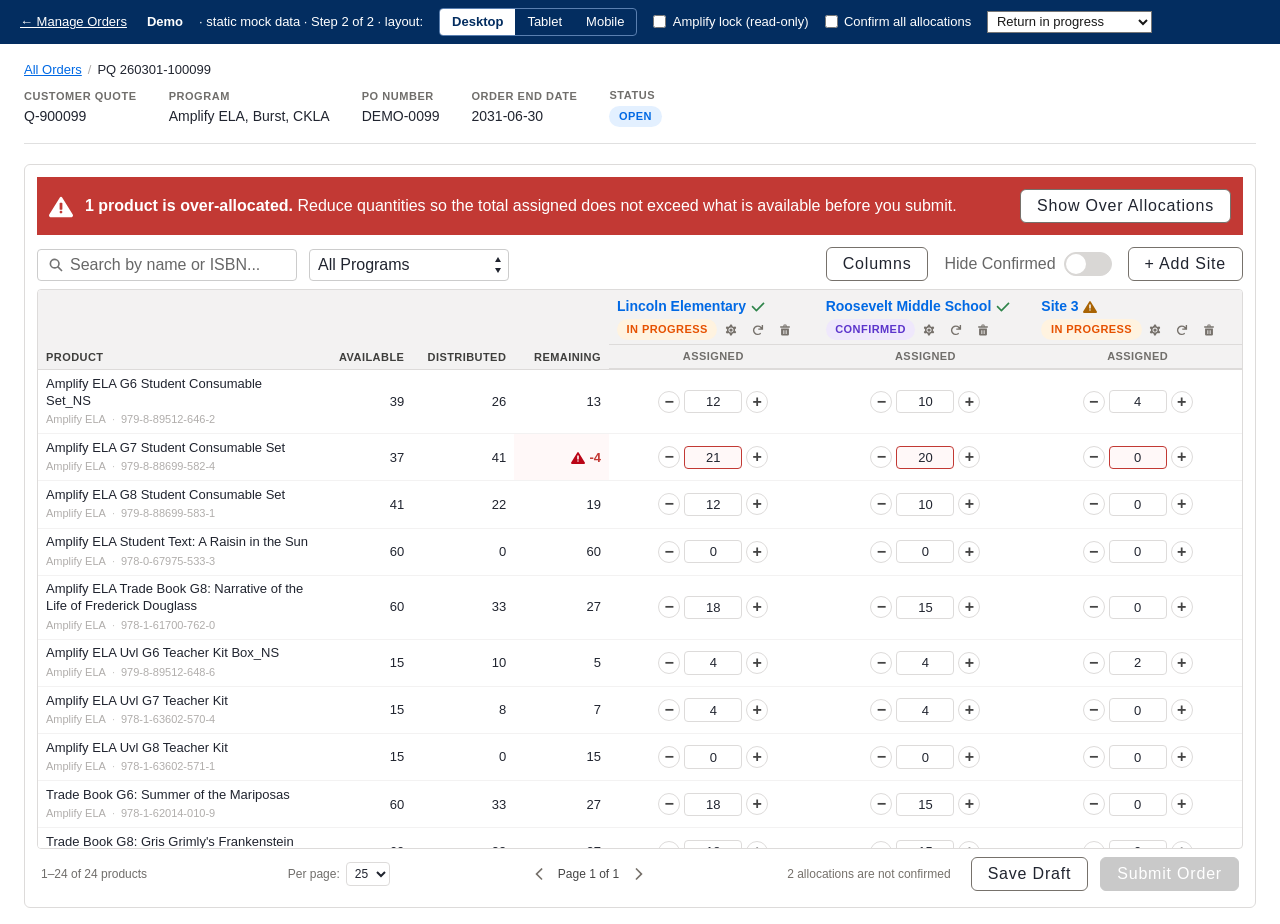
==== commit 39e5919b: "Fix link colours overridden by the portal stylesheet The portal's a:link:not(...) rule outranked the" ====
--- a/manager.html
+++ b/manager.html
@@ -946,7 +946,7 @@
 .dev .trow .num.neg { color: var(--dxp-g-destructive); font-weight: 700; }
 .dev .stepper button:disabled, .dev .stepper input:disabled { opacity: .45; cursor: not-allowed; background: var(--dxp-g-neutral); }
 .dev .tablet-tools { display: flex; gap: .5rem; margin-bottom: var(--dxp-g-spacing-small); } .dev .tablet-tools > * { flex: 1; }
-.demo-link { color: #fff; text-decoration: underline; margin-right: .25rem; }
+.mock-bar a.demo-link:link, .mock-bar a.demo-link:visited, .mock-bar a.demo-link:hover, .mock-bar a.demo-link:focus { color: #fff; text-decoration: underline; margin-right: .25rem; }
 .mock-seg { display: inline-flex; border: 1px solid #5a7fb0; border-radius: 4px; overflow: hidden; }
 .mock-seg button { background: transparent; color: #fff; border: 0; padding: .2rem .75rem; font-size: .8125rem; cursor: pointer; }
 .mock-seg button.on { background: #fff; color: #032d60; font-weight: 600; }
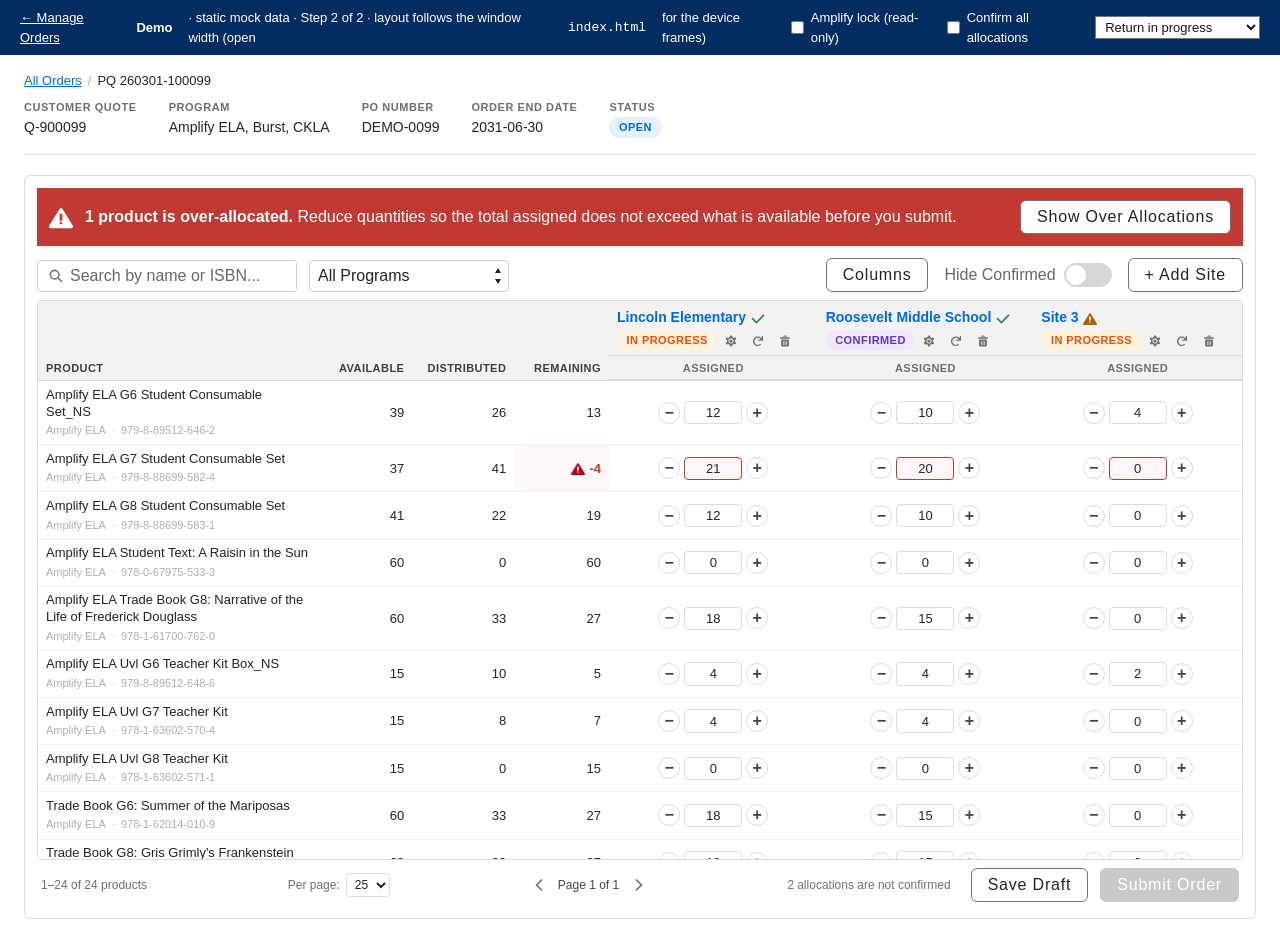
==== commit cdd8b79c: "Render the whole demo inside a CSS-driven device frame index.html is now a shell with a pure-CSS scr" ====
--- a/manager.html
+++ b/manager.html
@@ -4,6 +4,7 @@
 <meta charset="UTF-8">
 <link rel="icon" href="data:,">
 <title>Allocation Manager — Order Allocation Manager demo</title>
+<meta name="viewport" content="width=device-width, initial-scale=1">
 <!-- Site stylesheets, downloaded from the Amplify Customer Portal LWR site (see assets/site-styles) -->
 <link rel="stylesheet" href="assets/site-styles/salesforce-lightning-design-system.min.css">
 <link rel="stylesheet" href="assets/site-styles/dxp-site-spacing-styling-hooks.min.css">
@@ -891,41 +892,9 @@
 .dev .sitecard .slds-button__icon{margin-right:.35rem;width:.875rem;height:.875rem}
 
 /* ---- Device layouts (Tablet / Mobile) ---- */
-body.device { background: #e9ecf1; min-height: 100vh; }
-#deviceWrap { display: flex; justify-content: center; padding: 1.5rem; }
-.dev-frame { border: 10px solid #1b1b1b; background: var(--dxp-g-root); overflow: hidden; position: relative; box-shadow: 0 8px 24px rgba(0,0,0,.2); }
-.dev-frame.mobile, .dev-frame.tablet { box-sizing: content-box; }
-.dev-frame.mobile { border-width: 12px; border-radius: 40px; }
-.dev-frame.mobile.portrait  { width: 390px;  height: 844px; }     /* iPhone 14-class base frame */
-.dev-frame.mobile.landscape { width: 844px;  height: 390px; }
-.dev-frame.tablet { border-width: 14px; border-radius: 38px; }   /* iPad Pro 11": screen area below, bezel = border */
-.dev-frame.tablet.portrait  { width: 834px;  height: 1194px; }
-.dev-frame.tablet.landscape { width: 1194px; height: 834px; }
-.dev-frame.tablet .dev { border-radius: 22px; overflow: hidden; }
-.dev-frame.tablet.landscape .dev .rail { width: 280px; }
-.dev-frame.mobile.landscape .dev .rail { width: 210px; }
-.dev-frame.mobile.landscape .dev .appbar { padding: .3rem var(--dxp-g-spacing-small); }
-.dev-frame.mobile.landscape .dev .footer { display: flex; align-items: center; gap: .75rem; padding: .4rem var(--dxp-g-spacing-small); }
-.dev-frame.mobile.landscape .dev .footer .hint { margin: 0; flex: 1; }
-.dev-frame.mobile.landscape .dev .footer .row { flex: none; width: 330px; }
-.dev-frame.mobile.landscape .dev .sitecard { padding: .5rem .75rem; margin-bottom: .5rem; }
-.dev-frame.mobile.landscape .dev .sitecard { display: flex; flex-wrap: wrap; align-items: center; gap: .25rem .75rem; }
-.dev-frame.mobile.landscape .dev .sitecard > div:first-child { flex: 1; }
-.dev-frame.mobile.landscape .dev .sitecard .meta { display: none; }                 /* address/contact live in Site Details */
-.dev-frame.mobile.landscape .dev .sitecard .slds-button { line-height: 1.75rem; padding: 0 .6rem; order: 2; }
-.dev-frame.mobile.landscape .dev .sitecard .totals { order: 3; width: 100%; margin-top: 0; }
-.dev-frame.mobile.landscape .dev .tablet-tools .slds-input, .dev-frame.mobile.landscape .dev .tablet-tools .slds-select { height: 1.75rem; line-height: 1.75rem; }
-.dev-frame.mobile.landscape .dev .tablet-tools { margin-bottom: .35rem; }
-.dev-frame.mobile.landscape .dev .scroll { padding-top: .35rem; padding-bottom: .35rem; }
-.dev-frame.mobile.landscape .dev .over, .dev-frame.mobile.landscape .dev .lockb { padding: .3rem .6rem; margin-bottom: .35rem; }
-.dev-frame.mobile.landscape .dev .tgrid { grid-template-columns: 1fr 56px 56px 150px; }
-.dev-frame.mobile.landscape .dev .stepper button { width: 36px; height: 36px; }
-.dev-frame.mobile.landscape .dev .stepper input { height: 36px; width: 46px; }
-.dev-frame.tablet.landscape .dev-sheet-w, .dev-frame.tablet.landscape .dev .sheet { width: 420px; }
 .dev { display: flex; flex-direction: column; height: 100%; position: relative; }
 .dev .lockb { display: flex; align-items: center; gap: .5rem; padding: .5rem .75rem; margin-bottom: var(--dxp-g-spacing-small); border-radius: 4px; background: var(--dxp-g-warning); color: var(--dxp-g-warning-contrast); font-size: .8125rem; }
 .dev .sheet { position: absolute; inset: 0; background: var(--dxp-g-root); display: flex; flex-direction: column; z-index: 30; }
-.dev-frame.tablet .dev .sheet, .dev-frame.mobile.landscape .dev .sheet { left: auto; width: 380px; box-shadow: -6px 0 18px rgba(0,0,0,.25); }
 .dev .scrim { position: absolute; inset: 0; background: rgba(0,0,0,.35); z-index: 25; }
 .dev .split { display: flex; flex: 1; min-height: 0; }
 .dev .rail { width: 240px; flex: none; border-right: 1px solid var(--dxp-g-neutral-1); background: var(--dxp-g-neutral); overflow-y: auto; display: flex; flex-direction: column; }
@@ -946,10 +915,50 @@
 .dev .trow .num.neg { color: var(--dxp-g-destructive); font-weight: 700; }
 .dev .stepper button:disabled, .dev .stepper input:disabled { opacity: .45; cursor: not-allowed; background: var(--dxp-g-neutral); }
 .dev .tablet-tools { display: flex; gap: .5rem; margin-bottom: var(--dxp-g-spacing-small); } .dev .tablet-tools > * { flex: 1; }
+
+/* ============================================================
+   Responsive views — switched by viewport width in pure CSS.
+   Desktop grid >= 1280 | Tablet split 640-1279 | Phone stacked < 640
+   (JS renders all three from the same data; CSS decides which one is visible.)
+   ============================================================ */
+:root { --bar-h: 44px; }
+html.embedded { --bar-h: 0px; }
+html.embedded .mock-bar { display: none; }
+#vTablet, #vPhone { display: none; height: calc(100vh - var(--bar-h)); }
+#desktopPage .oam-container { max-width: 1440px; margin: 0 auto; }             /* site content area is capped at 1440px */
+@media (min-width: 1441px) {
+    body { background: #f3f4f6; }
+    #desktopPage .oam-container { background: var(--dxp-g-root); min-height: calc(100vh - var(--bar-h)); box-shadow: 0 0 0 1px var(--dxp-g-neutral-1); }
+}
+@media (max-width: 1279.98px) { #desktopPage { display: none; } }
+@media (min-width: 640px) and (max-width: 1279.98px) { #vTablet { display: block; } }
+@media (max-width: 639.98px) { #vPhone { display: block; } }
+#vTablet .dev .sheet { left: auto; width: 380px; box-shadow: -6px 0 18px rgba(0,0,0,.25); }
+@media (min-width: 1000px) and (max-width: 1279.98px) {
+    #vTablet .dev .rail { width: 280px; }
+    #vTablet .dev .sheet { width: 420px; }
+}
+/* phone held sideways: short screen, so the tablet split layout is tightened up */
+@media (min-width: 640px) and (max-width: 1279.98px) and (max-height: 500px) {
+    #vTablet .dev .rail { width: 210px; }
+    #vTablet .dev .appbar { padding: .3rem var(--dxp-g-spacing-small); }
+    #vTablet .dev .footer { display: flex; align-items: center; gap: .75rem; padding: .4rem var(--dxp-g-spacing-small); }
+    #vTablet .dev .footer .hint { margin: 0; flex: 1; }
+    #vTablet .dev .footer .row { flex: none; width: 330px; }
+    #vTablet .dev .sitecard { display: flex; flex-wrap: wrap; align-items: center; gap: .25rem .75rem; padding: .5rem .75rem; margin-bottom: .5rem; }
+    #vTablet .dev .sitecard > div:first-child { flex: 1; }
+    #vTablet .dev .sitecard .meta { display: none; }
+    #vTablet .dev .sitecard .slds-button { line-height: 1.75rem; padding: 0 .6rem; order: 2; }
+    #vTablet .dev .sitecard .totals { order: 3; width: 100%; margin-top: 0; }
+    #vTablet .dev .tablet-tools .slds-input, #vTablet .dev .tablet-tools .slds-select { height: 1.75rem; line-height: 1.75rem; }
+    #vTablet .dev .tablet-tools { margin-bottom: .35rem; }
+    #vTablet .dev .scroll { padding-top: .35rem; padding-bottom: .35rem; }
+    #vTablet .dev .over, #vTablet .dev .lockb { padding: .3rem .6rem; margin-bottom: .35rem; }
+    #vTablet .dev .tgrid { grid-template-columns: 1fr 56px 56px 150px; }
+    #vTablet .dev .stepper button { width: 36px; height: 36px; }
+    #vTablet .dev .stepper input { height: 36px; width: 46px; }
+}
 .mock-bar a.demo-link:link, .mock-bar a.demo-link:visited, .mock-bar a.demo-link:hover, .mock-bar a.demo-link:focus { color: #fff; text-decoration: underline; margin-right: .25rem; }
-.mock-seg { display: inline-flex; border: 1px solid #5a7fb0; border-radius: 4px; overflow: hidden; }
-.mock-seg button { background: transparent; color: #fff; border: 0; padding: .2rem .75rem; font-size: .8125rem; cursor: pointer; }
-.mock-seg button.on { background: #fff; color: #032d60; font-weight: 600; }
 
 #overBanner .slds-icon { fill: var(--dxp-g-destructive-contrast); }  /* site CSS turns icons in scoped notifications grey */
 .search-wrapper .slds-form-element { margin-bottom: 0; }  /* site CSS gives form elements 16px bottom margin */
@@ -957,6 +966,7 @@
 .icon-over-allocated { margin-right: var(--dxp-g-spacing-xxsmall); vertical-align: middle; display: inline-flex; }
 .site-name-row svg, .site-controls svg { vertical-align: middle; }
 </style>
+<script>if (window.parent !== window) document.documentElement.classList.add('embedded');</script>
 </head>
 <body>
 <svg aria-hidden="true" style="display:none" xmlns="http://www.w3.org/2000/svg">
@@ -974,22 +984,17 @@
 <symbol viewBox="0 0 520 520"  id="u-success" xmlns="http://www.w3.org/2000/svg"><path d="M260 20a240 240 0 100 480 240 240 0 100-480m134 180L241 355c-6 6-16 6-22 0l-84-85c-6-6-6-16 0-22l22-22c6-6 16-6 22 0l44 45a10 10 0 0015 0l112-116c6-6 16-6 22 0l22 22c7 6 7 16 0 23"/></symbol>
 <symbol viewBox="0 0 520 520"  id="u-add" xmlns="http://www.w3.org/2000/svg"><path d="M300 290h165c8 0 15-7 15-15v-30c0-8-7-15-15-15H300c-6 0-10-4-10-10V55c0-8-7-15-15-15h-30c-8 0-15 7-15 15v165c0 6-4 10-10 10H55c-8 0-15 7-15 15v30c0 8 7 15 15 15h165c6 0 10 4 10 10v165c0 8 7 15 15 15h30c8 0 15-7 15-15V300c0-6 4-10 10-10"/></symbol>
 </svg>
-<div class="mock-bar"><a class="demo-link" href="index.html">← Manage Orders</a> <strong>Demo</strong> · static mock data · Step 2 of 2 · layout:
-    <span class="mock-seg" id="layoutSeg" title="Preview the layout at each breakpoint"><button data-layout="desktop" class="on">Desktop</button><button data-layout="tablet">Tablet</button><button data-layout="mobile">Mobile</button></span>
-    <span class="mock-seg" id="orientSeg" hidden><button data-orient="portrait" class="on">Portrait</button><button data-orient="landscape">Landscape</button></span>
-    <label id="fitLabel" hidden><input type="checkbox" id="fitToggle" checked> Fit to window</label>
+<div class="mock-bar"><a class="demo-link" href="orders.html">← Manage Orders</a> <strong>Demo</strong> · static mock data · Step 2 of 2 · layout follows the window width (open <code>index.html</code> for the device frames)
     <label><input type="checkbox" id="lockToggle"> Amplify lock (read-only)</label>
     <label><input type="checkbox" id="confirmAll"> Confirm all allocations</label>
     <select id="lockReason"><option>Return in progress</option><option>Adjustment in progress</option></select>
 </div>
 
-<div id="deviceWrap" hidden><div class="dev-frame mobile" id="devFrame"><div class="dev" id="dev"></div></div></div>
-
 <div class="page" id="desktopPage"><div class="oam-container">
 
     <div class="oam-page-header">
         <div class="breadcrumb">
-            <a class="breadcrumb-link" href="index.html">All Orders</a><span class="breadcrumb-sep">/</span>
+            <a class="breadcrumb-link" href="orders.html">All Orders</a><span class="breadcrumb-sep">/</span>
             <span class="breadcrumb-current">PQ 260301-100099</span>
         </div>
         <div class="bso-summary-bar" style="margin-top:0.5rem">
@@ -1063,6 +1068,9 @@
     </div>
 
 </div></div>
+
+<div id="vTablet"><div class="dev" id="devTablet"></div></div>
+<div id="vPhone"><div class="dev" id="devPhone"></div></div>
 
 <div id="overModal" hidden>
     <section class="slds-modal slds-fade-in-open" role="alertdialog" aria-labelledby="overModalTitle" tabindex="-1">
@@ -1183,7 +1191,7 @@
     $('submitHint').textContent=(!locked&&unconfirmedN)?`${unconfirmedN} ${unconfirmedN===1?'allocation is':'allocations are'} not confirmed`:'';
     $('submitBtn').title=unconfirmedN?'Confirm all allocations before submitting':'';
     $('count').textContent=`1–${rows.length} of ${rows.length} products${overOnly?' (over-allocated only)':''}`; $('pageLabel').textContent='Page 1 of 1';
-    if (typeof dv !== 'undefined' && dv.layout !== 'desktop') renderDevice();
+    if (typeof dv !== 'undefined') renderDevice();
 }
 
 function renderDrawer(){
@@ -1237,10 +1245,9 @@
 let n=4; $('addSite').onclick=()=>{ const id='s'+n; sites.push({id,name:'Site '+n,status:'In Progress',editable:true,configured:false}); n++; activeId=id; render(); renderDrawer(); };  // new site opens straight into Site Details
 
 // ============================================================
-// Device layouts (Tablet / Mobile). Same data and state as the desktop table.
+// Tablet / Phone views. Same data and state as the desktop grid; CSS decides which is visible.
 // ============================================================
-const dv = { orient: 'portrait', layout: 'desktop', menu: false, site: 's1', mode: 'site', search: '', prog: '', open: new Set(), sheet: null };
-const dSplit = () => dv.layout === 'tablet' || dv.orient === 'landscape';   // phone in landscape uses the split layout too
+const dv = { menu: false, site: 's1', mode: 'site', search: '', prog: '', open: new Set(), sheet: null };
 const dEd = s => s.editable && !locked;
 const dLeft = p => p.available - distributed(p);
 const dUnconf = () => sites.filter(s => s.status !== 'Confirmed').length;
@@ -1256,20 +1263,20 @@
     const over = n ? `<div class="over">${ico('warning', 'slds-icon_x-small')}<span><b>${n} product${n > 1 ? 's are' : ' is'} over-allocated.</b></span><button class="slds-button slds-button_neutral" data-d-overtoggle>${overOnly ? 'Show all' : 'Show'}</button></div>` : '';
     return lock + over;
 };
-const dAppbar = sub => `<div class="appbar"><a class="slds-button slds-button_icon" aria-label="Back to all orders" href="index.html"><svg class="slds-button__icon" aria-hidden="true"><use href="#u-chevronleft"></use></svg></a><div class="title">PQ 260301-100099<span class="sub">${sub}</span></div><span class="badge" style="background:#e3f0ff;color:var(--dxp-g-brand)">Open</span></div>`;
+const dAppbar = sub => `<div class="appbar"><a class="slds-button slds-button_icon" aria-label="Back to all orders" href="orders.html"><svg class="slds-button__icon" aria-hidden="true"><use href="#u-chevronleft"></use></svg></a><div class="title">PQ 260301-100099<span class="sub">${sub}</span></div><span class="badge" style="background:#e3f0ff;color:var(--dxp-g-brand)">Open</span></div>`;
 const dFooter = () => { const u = dUnconf(), off = locked || u > 0; return `<div class="footer">${(!locked && u) ? `<div class="hint">${u} ${u === 1 ? 'allocation is' : 'allocations are'} not confirmed</div>` : ''}<div class="row"><button class="slds-button slds-button_neutral" ${locked ? 'disabled' : ''}>Save Draft</button><button class="slds-button slds-button_brand" data-d-submit ${off ? 'disabled' : ''}>Submit Order</button></div></div>`; };
 const dSiteCard = s => `<div class="sitecard"><div style="display:flex;justify-content:space-between;align-items:center"><span class="name">${s.name}</span>${dBadge(s)}</div>
     <div class="meta">${s.configured ? '123 Main St, Springfield, IL · Sarah Johnson' : ico('warning', 'slds-icon_xx-small slds-icon-text-warning') + ' Missing shipping address'}</div>
     <button class="slds-button slds-button_neutral" data-d-sheet="${s.id}">${ico('settings', 'slds-button__icon')} ${locked ? 'View site details' : 'Edit site details'}</button>
     <div class="totals"><span><b>${dTotal(s.id)}</b> units</span><span><b>${PRODUCTS.filter(p => (q[p.id + '-' + s.id] || 0) > 0).length}</b> of ${PRODUCTS.length} products</span></div></div>`;
-const dTools = () => `<div class="${dv.layout === 'tablet' ? 'tablet-tools' : 'tools'}"><div class="slds-form-element__control slds-input-has-icon slds-input-has-icon_left">${ico('search', 'slds-input__icon slds-input__icon_left slds-icon-text-default')}<input class="slds-input" data-d-search placeholder="Search products" value="${dv.search}"></div>
+const dTools = split => `<div class="${split ? 'tablet-tools' : 'tools'}"><div class="slds-form-element__control slds-input-has-icon slds-input-has-icon_left">${ico('search', 'slds-input__icon slds-input__icon_left slds-icon-text-default')}<input class="slds-input" data-d-search placeholder="Search products" value="${dv.search}"></div>
     <div class="slds-select_container"><select class="slds-select" data-d-prog><option value="">All Programs</option>${[...new Set(PRODUCTS.map(p => p.program))].map(x => `<option ${dv.prog === x ? 'selected' : ''}>${x}</option>`).join('')}</select></div></div>`;
-const dSheet = () => {
+const dSheet = split => {
     const s = sites.find(x => x.id === dv.sheet); if (!s) return '';
     const dis = locked ? 'disabled' : '';
     const f = (l, v = '', t = 'text') => `<div class="slds-form-element"><label class="slds-form-element__label">${l}</label><div class="slds-form-element__control"><input class="slds-input" type="${t}" value="${v}" ${dis}></div></div>`;
     const sel = (l, o) => `<div class="slds-form-element"><label class="slds-form-element__label">${l}</label><div class="slds-form-element__control"><div class="slds-select_container"><select class="slds-select" ${dis}>${o.map(x => `<option>${x}</option>`).join('')}</select></div></div></div>`;
-    return `${dSplit() ? '<div class="scrim" data-d-close></div>' : ''}<div class="sheet"><div class="appbar"><button class="slds-button slds-button_icon" data-d-close aria-label="Close"><svg class="slds-button__icon" aria-hidden="true"><use href="#u-close"></use></svg></button><div class="title">Site Details<span class="sub">${s.name}</span></div>${dBadge(s)}</div>
+    return `${split ? '<div class="scrim" data-d-close></div>' : ''}<div class="sheet"><div class="appbar"><button class="slds-button slds-button_icon" data-d-close aria-label="Close"><svg class="slds-button__icon" aria-hidden="true"><use href="#u-close"></use></svg></button><div class="title">Site Details<span class="sub">${s.name}</span></div>${dBadge(s)}</div>
     <div class="scroll form">${f('Display Name', s.name)}${sel('Shipping Address', ['Lincoln Elementary — 123 Main St, Springfield, IL 62701'])}
     <div class="sec">Delivery contact</div>${sel('Ship To Contact', ['Sarah Johnson'])}${f('Phone', '217-555-0101', 'tel')}
     <div class="sec">Delay delivery</div><p class="hintp">Enter a date if delivery should not begin before a specific date.</p>${f('Do Not Deliver Before', '', 'date')}
@@ -1282,77 +1289,77 @@
     const s = dSite(), rows = dFiltered();
     const menu = dv.menu ? `<div class="menu" role="listbox">${sites.length > 8 ? '<div class="msearch"><input class="slds-input" placeholder="Find a site"></div>' : ''}${sites.map(x => `<div class="mitem ${x.id === dv.site ? 'on' : ''}" role="option" data-d-site="${x.id}">${dDot(x)}<span class="nm">${x.name}<span class="sub">${x.status}${x.configured ? '' : ' · missing address'}</span></span><span class="u">${dTotal(x.id)} units</span>${x.id === dv.site ? ico('check', 'slds-icon_x-small slds-icon-text-success') : ''}</div>`).join('')}${locked ? '' : `<div class="mitem" data-d-add>${ico('add', 'slds-icon_x-small slds-icon-text-default')}<span class="nm">Add site</span></div>`}</div>` : '';
     const body = dv.mode === 'site'
-        ? `<div class="sitepick"><button class="pickbtn" data-d-menu aria-haspopup="listbox" aria-expanded="${dv.menu}">${dDot(s)}<span class="nm">${s.name}</span><span class="of">${sites.indexOf(s) + 1} of ${sites.length}</span>${ico('chevrondown', 'slds-icon_x-small slds-icon-text-default')}</button>${menu}</div>${dSiteCard(s)}${dTools()}
+        ? `<div class="sitepick"><button class="pickbtn" data-d-menu aria-haspopup="listbox" aria-expanded="${dv.menu}">${dDot(s)}<span class="nm">${s.name}</span><span class="of">${sites.indexOf(s) + 1} of ${sites.length}</span>${ico('chevrondown', 'slds-icon_x-small slds-icon-text-default')}</button>${menu}</div>${dSiteCard(s)}${dTools(false)}
            ${rows.map(p => `<div class="prow"><div class="info"><div class="pname">${p.name}</div><div class="pmeta">${p.program} · ${p.isbn}</div><div class="left ${dLeft(p) < 0 ? 'neg' : ''}">${dLeft(p) < 0 ? 'Over by ' + (-dLeft(p)) : dLeft(p) + ' left of ' + p.available}</div></div>${dStepper(p, s, isOver(p))}</div>`).join('') || '<p class="hintp">No products match.</p>'}`
         : dFiltered().map(p => { const d = distributed(p), open = dv.open.has(p.id), pct = Math.min(100, 100 * d / Math.max(1, p.available)); return `<div class="pcard ${isOver(p) ? 'err' : ''}"><div class="phead" data-d-open="${p.id}"><div class="info"><div class="pname">${p.name}</div><div class="left ${isOver(p) ? 'neg' : ''}">${isOver(p) ? 'Over by ' + (-dLeft(p)) : d + ' of ' + p.available + ' assigned'}</div><div class="bar ${isOver(p) ? 'err' : ''}"><i style="width:${pct}%"></i></div></div><svg class="slds-icon slds-icon_x-small slds-icon-text-default" style="${open ? 'transform:rotate(180deg)' : ''}"><use href="#u-chevrondown"></use></svg></div>${open ? `<div class="pbody">${sites.map(x => `<div class="srow"><span class="sn">${x.name}${x.status === 'Confirmed' ? ' <span class="badge b-conf">Confirmed</span>' : ''}</span>${dStepper(p, x, isOver(p))}</div>`).join('')}</div>` : ''}</div>`; }).join('');
-    return `${dAppbar('Customer Quote Q-900099')}<div class="scroll">${dAlerts()}<div class="seg"><button data-d-mode="site" class="${dv.mode === 'site' ? 'on' : ''}">By site</button><button data-d-mode="product" class="${dv.mode === 'product' ? 'on' : ''}">By product</button></div>${body}</div>${dFooter()}${dSheet()}`;
+    return `${dAppbar('Customer Quote Q-900099')}<div class="scroll">${dAlerts()}<div class="seg"><button data-d-mode="site" class="${dv.mode === 'site' ? 'on' : ''}">By site</button><button data-d-mode="product" class="${dv.mode === 'product' ? 'on' : ''}">By product</button></div>${body}</div>${dFooter()}${dSheet(false)}`;
 }
 function dTablet() {
     const s = dSite(), rows = dFiltered();
     const rail = `<div class="rail"><div class="rh">Sites (${sites.length})</div>${sites.map(x => `<div class="ritem ${x.id === dv.site ? 'on' : ''}" data-d-site="${x.id}">${dDot(x)}<span class="nm">${x.name}<span class="sub">${x.status}${x.configured ? '' : ' · missing address'}</span></span><span class="u">${dTotal(x.id)}</span></div>`).join('')}${locked ? '' : `<button class="slds-button slds-button_neutral radd" data-d-add>+ Add Site</button>`}</div>`;
-    const pane = `<div class="pane"><div class="scroll">${dSiteCard(s)}${dTools()}
+    const pane = `<div class="pane"><div class="scroll">${dSiteCard(s)}${dTools(true)}
         <div class="tgrid thead"><span>Product</span><span style="text-align:right">Available</span><span style="text-align:right">Left</span><span style="text-align:center">Assigned</span></div>
         ${rows.map(p => `<div class="tgrid trow"><div><div class="pname">${p.name}</div><div class="pmeta">${p.program} · ${p.isbn}</div></div><span class="num">${p.available}</span><span class="num ${dLeft(p) < 0 ? 'neg' : ''}">${dLeft(p)}</span>${dStepper(p, s, isOver(p))}</div>`).join('') || '<p class="hintp">No products match.</p>'}</div></div>`;
-    return `${dAppbar('Customer Quote Q-900099 · Amplify ELA, Burst, CKLA')}<div style="padding:var(--dxp-g-spacing-small) var(--dxp-g-spacing-medium) 0">${dAlerts()}</div><div class="split">${rail}${pane}</div>${dFooter()}${dSheet()}`;
+    return `${dAppbar('Customer Quote Q-900099 · Amplify ELA, Burst, CKLA')}<div style="padding:var(--dxp-g-spacing-small) var(--dxp-g-spacing-medium) 0">${dAlerts()}</div><div class="split">${rail}${pane}</div>${dFooter()}${dSheet(true)}`;
 }
 function renderDevice() {
-    if (dv.layout === 'desktop') return;
-    $('dev').innerHTML = dSplit() ? dTablet() : dMobile();
-}
-function setLayout(l) {
-    dv.layout = l; dv.menu = false; dv.sheet = null;
-    const device = l !== 'desktop';
-    $('desktopPage').hidden = device; $('deviceWrap').hidden = !device; document.body.classList.toggle('device', device);
-    $('devFrame').className = 'dev-frame ' + (l === 'tablet' ? 'tablet ' : 'mobile ') + dv.orient;
-    $('orientSeg').hidden = !device; $('fitLabel').hidden = !device;
-    document.querySelectorAll('#layoutSeg button').forEach(b => b.classList.toggle('on', b.dataset.layout === l));
-    if (!dv.open.size) { const o = PRODUCTS.find(isOver); if (o) dv.open.add(o.id); }
-    render(); fitDevice();
-}
-// Scale the device frame down to fit the preview window (CSS zoom keeps layout and text crisp)
-function fitDevice() {
-    const f = $('devFrame'); if (!f || dv.layout === 'desktop') return;
-    f.style.zoom = 1;
-    if (!$('fitToggle').checked) return;
-    const w = f.offsetWidth, h = f.offsetHeight, barH = document.querySelector('.mock-bar').offsetHeight;
-    f.style.zoom = Math.min(1, (window.innerWidth - 48) / w, (window.innerHeight - barH - 48) / h);
-}
-window.addEventListener('resize', fitDevice);
-$('fitToggle').addEventListener('change', fitDevice);
-$('orientSeg').addEventListener('click', e => { const b = e.target.closest('[data-orient]'); if (!b) return; dv.orient = b.dataset.orient; dv.sheet = null; document.querySelectorAll('#orientSeg button').forEach(x => x.classList.toggle('on', x === b)); setLayout(dv.layout); });
+    $('devTablet').innerHTML = dTablet();
+    $('devPhone').innerHTML = dMobile();
+}
 const dAttr = (t, n) => t.hasAttribute('data-d-' + n) ? t.getAttribute('data-d-' + n) : null;
-$('layoutSeg').addEventListener('click', e => { const b = e.target.closest('[data-layout]'); if (b) setLayout(b.dataset.layout); });
-$('dev').addEventListener('click', e => {
-    const t = e.target.closest('[data-d-inc],[data-d-dec],[data-d-site],[data-d-open],[data-d-overtoggle],[data-d-sheet],[data-d-menu],[data-d-mode],[data-d-add],[data-d-close],[data-d-confirm],[data-d-submit]');
-    if (!t) { if (dv.menu && !e.target.closest('.menu')) { dv.menu = false; renderDevice(); } return; }
-    let v;
-    if ((v = dAttr(t, 'menu')) !== null) { dv.menu = !dv.menu; renderDevice(); return; }
-    if ((v = dAttr(t, 'site')) !== null) { dv.site = v; dv.menu = false; }
-    else if ((v = dAttr(t, 'mode')) !== null) dv.mode = v;
-    else if ((v = dAttr(t, 'open')) !== null) { dv.open.has(v) ? dv.open.delete(v) : dv.open.add(v); }
-    else if (dAttr(t, 'overtoggle') !== null) overOnly = !overOnly;
-    else if ((v = dAttr(t, 'sheet')) !== null) dv.sheet = v;
-    else if (dAttr(t, 'close') !== null) dv.sheet = null;
-    else if ((v = dAttr(t, 'confirm')) !== null) { const s = sites.find(x => x.id === v); if (s) s.status = 'Confirmed'; dv.sheet = null; }
-    else if (dAttr(t, 'add') !== null) { const id = 's' + n; sites.push({ id, name: 'Site ' + n, status: 'In Progress', editable: true, configured: false }); n++; dv.site = id; dv.sheet = id; dv.menu = false; }
-    else if (dAttr(t, 'submit') !== null) { const k = PRODUCTS.filter(isOver).length; if (k) { $('overModalText').innerHTML = overMessage(k); $('overModal').hidden = false; } return; }
-    else if ((v = dAttr(t, 'inc')) !== null || (v = dAttr(t, 'dec')) !== null) {
-        const [pid, sid] = v.split('|'), key = pid + '-' + sid, cur = q[key] || 0;
-        if (dAttr(t, 'inc') !== null) { if (cur < maxFor(pid, sid)) q[key] = cur + 1; } else if (cur > 0) q[key] = cur - 1;
-    }
-    render();
+function bindDev(el) {
+    el.addEventListener('click', e => {
+        const t = e.target.closest('[data-d-inc],[data-d-dec],[data-d-site],[data-d-open],[data-d-overtoggle],[data-d-sheet],[data-d-menu],[data-d-mode],[data-d-add],[data-d-close],[data-d-confirm],[data-d-submit]');
+        if (!t) { if (dv.menu && !e.target.closest('.menu')) { dv.menu = false; renderDevice(); } return; }
+        let v;
+        if ((v = dAttr(t, 'menu')) !== null) { dv.menu = !dv.menu; renderDevice(); return; }
+        if ((v = dAttr(t, 'site')) !== null) { dv.site = v; dv.menu = false; }
+        else if ((v = dAttr(t, 'mode')) !== null) dv.mode = v;
+        else if ((v = dAttr(t, 'open')) !== null) { dv.open.has(v) ? dv.open.delete(v) : dv.open.add(v); }
+        else if (dAttr(t, 'overtoggle') !== null) overOnly = !overOnly;
+        else if ((v = dAttr(t, 'sheet')) !== null) dv.sheet = v;
+        else if (dAttr(t, 'close') !== null) dv.sheet = null;
+        else if ((v = dAttr(t, 'confirm')) !== null) { const s = sites.find(x => x.id === v); if (s) s.status = 'Confirmed'; dv.sheet = null; }
+        else if (dAttr(t, 'add') !== null) { const id = 's' + n; sites.push({ id, name: 'Site ' + n, status: 'In Progress', editable: true, configured: false }); n++; dv.site = id; dv.sheet = id; dv.menu = false; }
+        else if (dAttr(t, 'submit') !== null) { const k = PRODUCTS.filter(isOver).length; if (k) { $('overModalText').innerHTML = overMessage(k); $('overModal').hidden = false; } return; }
+        else if ((v = dAttr(t, 'inc')) !== null || (v = dAttr(t, 'dec')) !== null) {
+            const [pid, sid] = v.split('|'), key = pid + '-' + sid, cur = q[key] || 0;
+            if (dAttr(t, 'inc') !== null) { if (cur < maxFor(pid, sid)) q[key] = cur + 1; } else if (cur > 0) q[key] = cur - 1;
+        }
+        render();
+    });
+    el.addEventListener('change', e => {
+        if (e.target.matches('[data-d-in]')) { const [pid, sid] = e.target.getAttribute('data-d-in').split('|'); q[pid + '-' + sid] = Math.max(0, parseFloat(e.target.value) || 0); render(); }
+        else if (e.target.matches('[data-d-prog]')) { dv.prog = e.target.value; render(); }
+    });
+    el.addEventListener('input', e => {
+        if (!e.target.matches('[data-d-search]')) return;
+        dv.search = e.target.value.trim().toLowerCase(); const pos = e.target.selectionStart; render();
+        const box = el.querySelector('[data-d-search]'); if (box) { box.focus(); box.setSelectionRange(pos, pos); }
+    });
+}
+bindDev($('devTablet')); bindDev($('devPhone'));
+{ const o = PRODUCTS.find(isOver); if (o) dv.open.add(o.id); }   // By product starts with the problem product open
+
+// ---- Embedded in the demo shell (index.html): report layout, accept test-switch commands ----
+const EMBEDDED = window.parent !== window;
+function currentView() {
+    const shown = id => getComputedStyle($(id)).display !== 'none';
+    return shown('desktopPage') ? 'Desktop grid' : shown('vTablet') ? 'Tablet split' : 'Phone stacked';
+}
+function reportLayout() { if (EMBEDDED) parent.postMessage({ src: 'oam', type: 'layout', page: 'manager', view: currentView(), w: window.innerWidth, h: window.innerHeight }, '*'); }
+window.addEventListener('resize', reportLayout);
+window.addEventListener('message', e => {
+    const m = e.data; if (!m || m.src !== 'oam-shell') return;
+    if (m.type === 'query') { reportLayout(); return; }
+    if (m.type !== 'set') return;
+    const box = { lock: 'lockToggle', confirmAll: 'confirmAll' }[m.key];
+    if (box) { $(box).checked = !!m.value; $(box).dispatchEvent(new Event('change')); }
+    else if (m.key === 'lockReason') { $('lockReason').value = m.value; $('lockReason').dispatchEvent(new Event('change')); }
 });
-$('dev').addEventListener('change', e => {
-    if (e.target.matches('[data-d-in]')) { const [pid, sid] = e.target.getAttribute('data-d-in').split('|'); q[pid + '-' + sid] = Math.max(0, parseFloat(e.target.value) || 0); render(); }
-    else if (e.target.matches('[data-d-prog]')) { dv.prog = e.target.value; render(); }
-});
-$('dev').addEventListener('input', e => {
-    if (!e.target.matches('[data-d-search]')) return;
-    dv.search = e.target.value.trim().toLowerCase(); const pos = e.target.selectionStart; render();
-    const el = document.querySelector('#dev [data-d-search]'); if (el) { el.focus(); el.setSelectionRange(pos, pos); }
-});
-
-render(); renderDrawer();
+if (EMBEDDED) parent.postMessage({ src: 'oam', type: 'ready', page: 'manager' }, '*');
+
+render(); renderDrawer(); reportLayout();
 </script>
 </body>
 </html>
